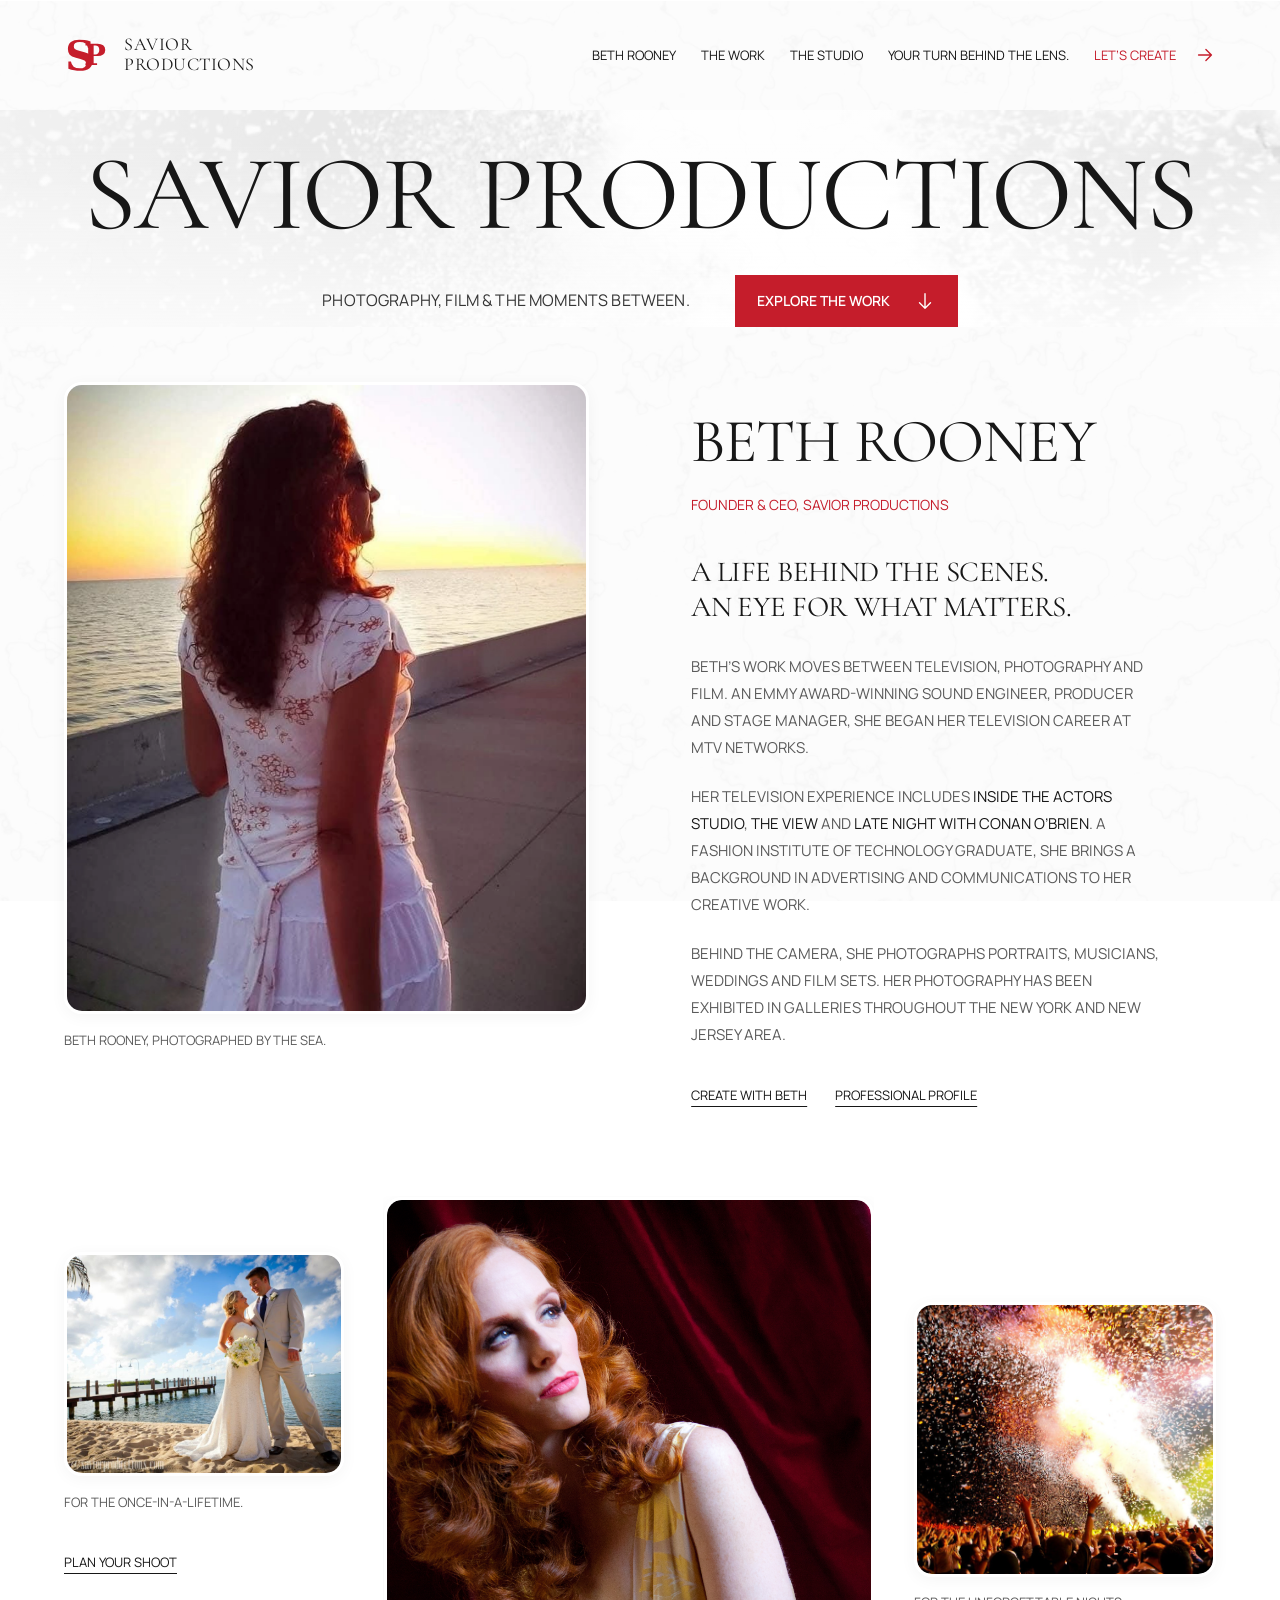
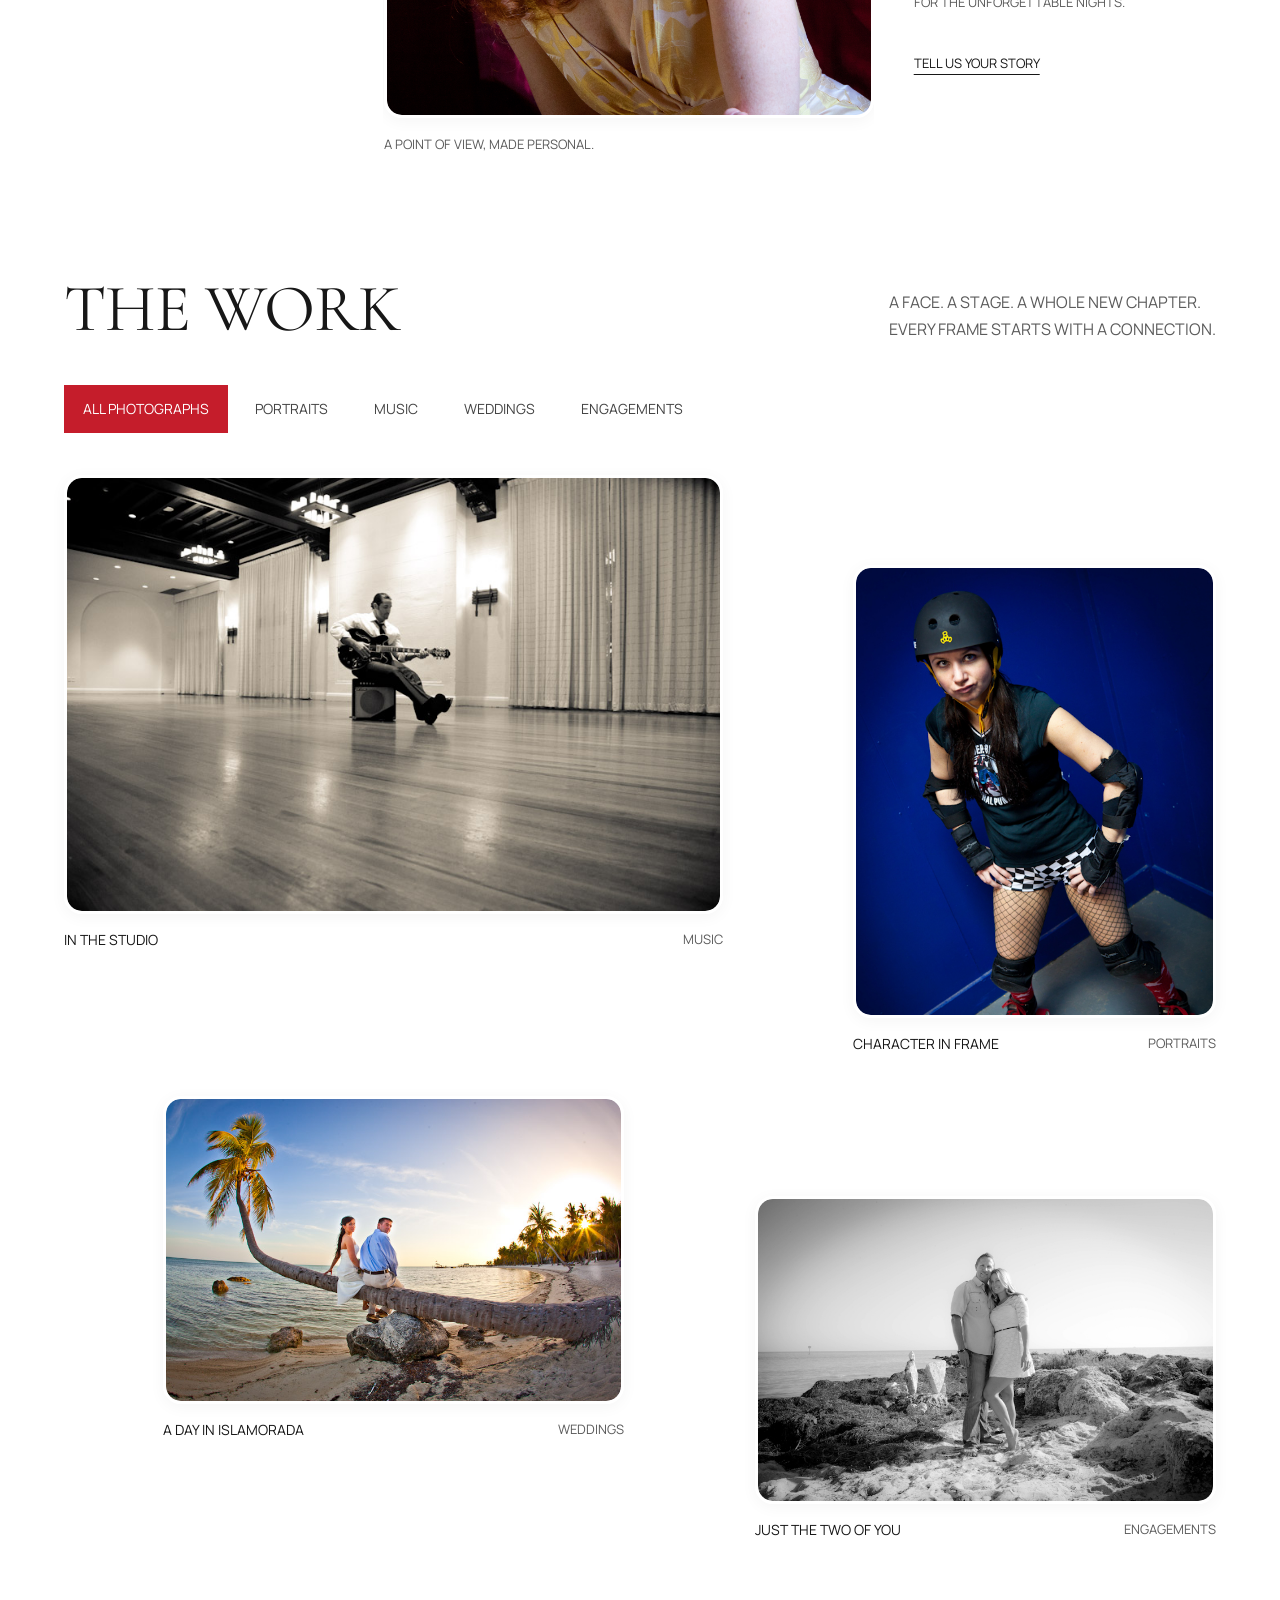
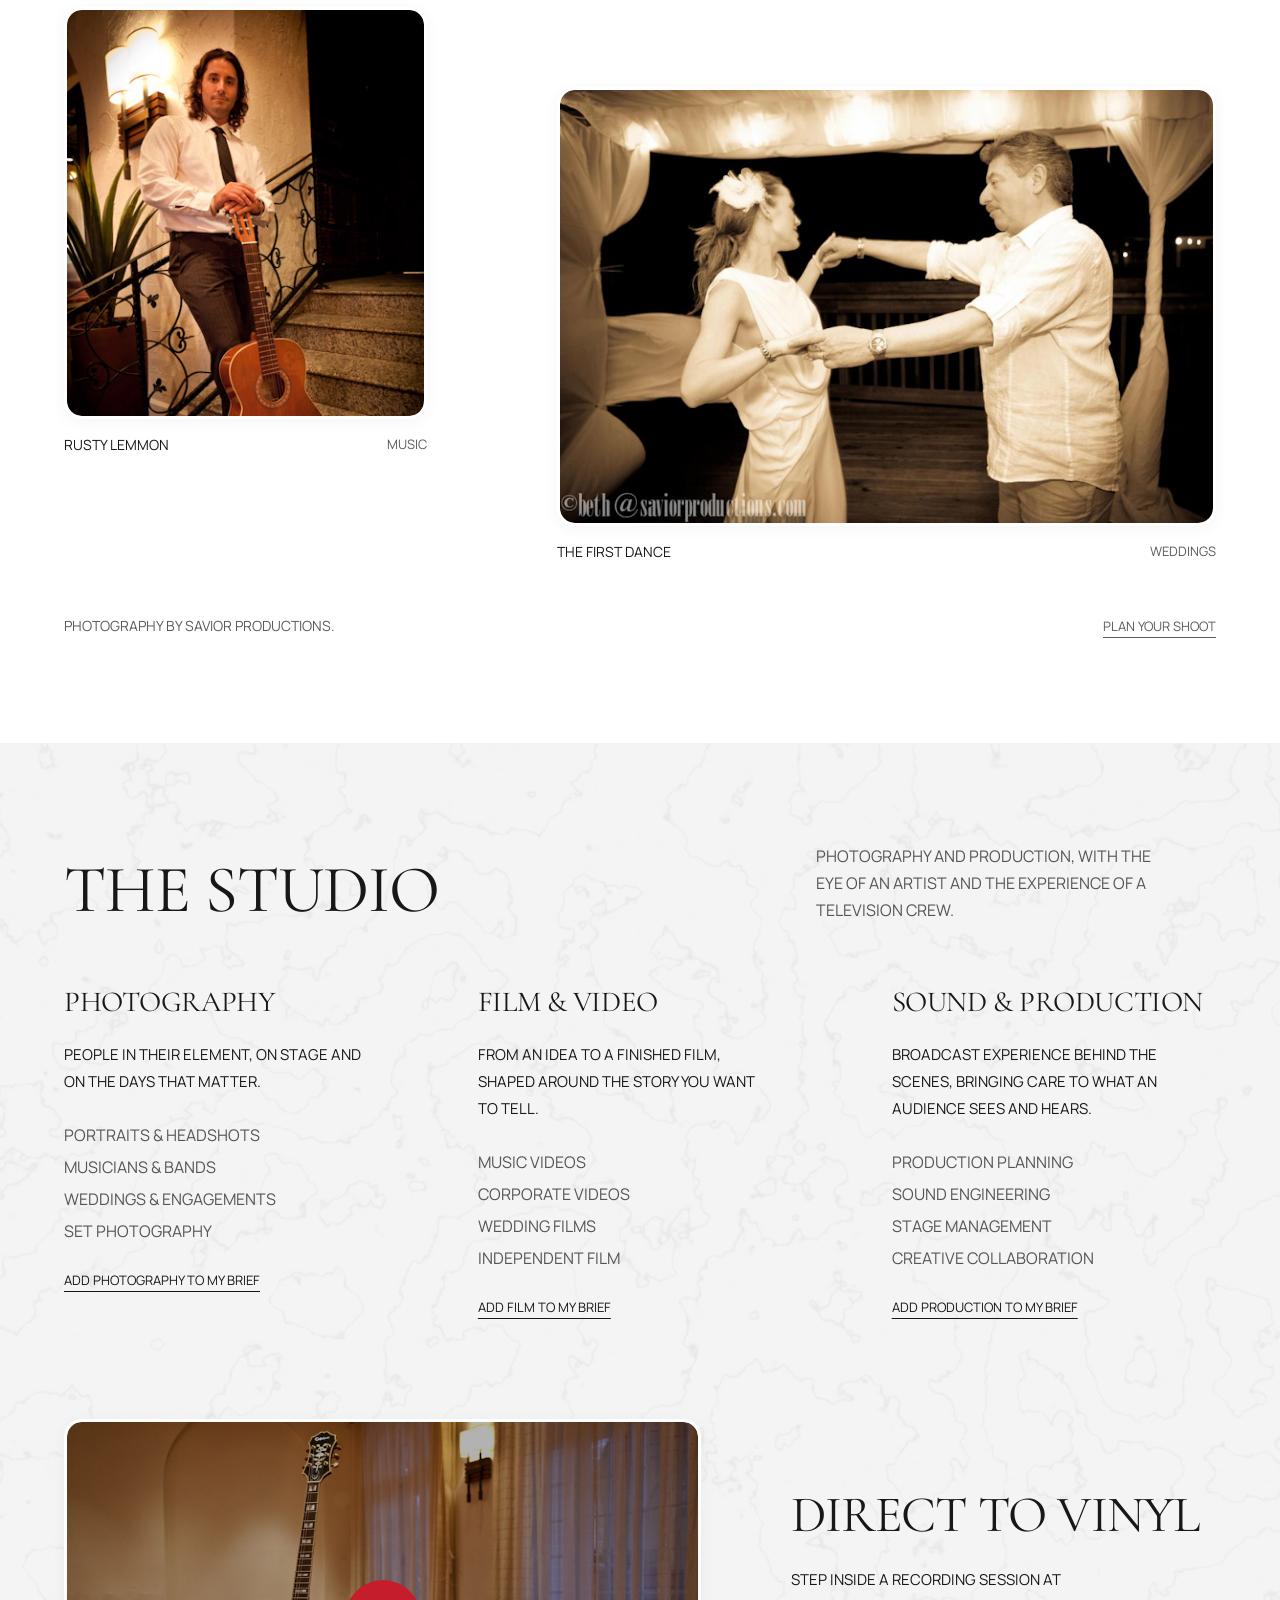
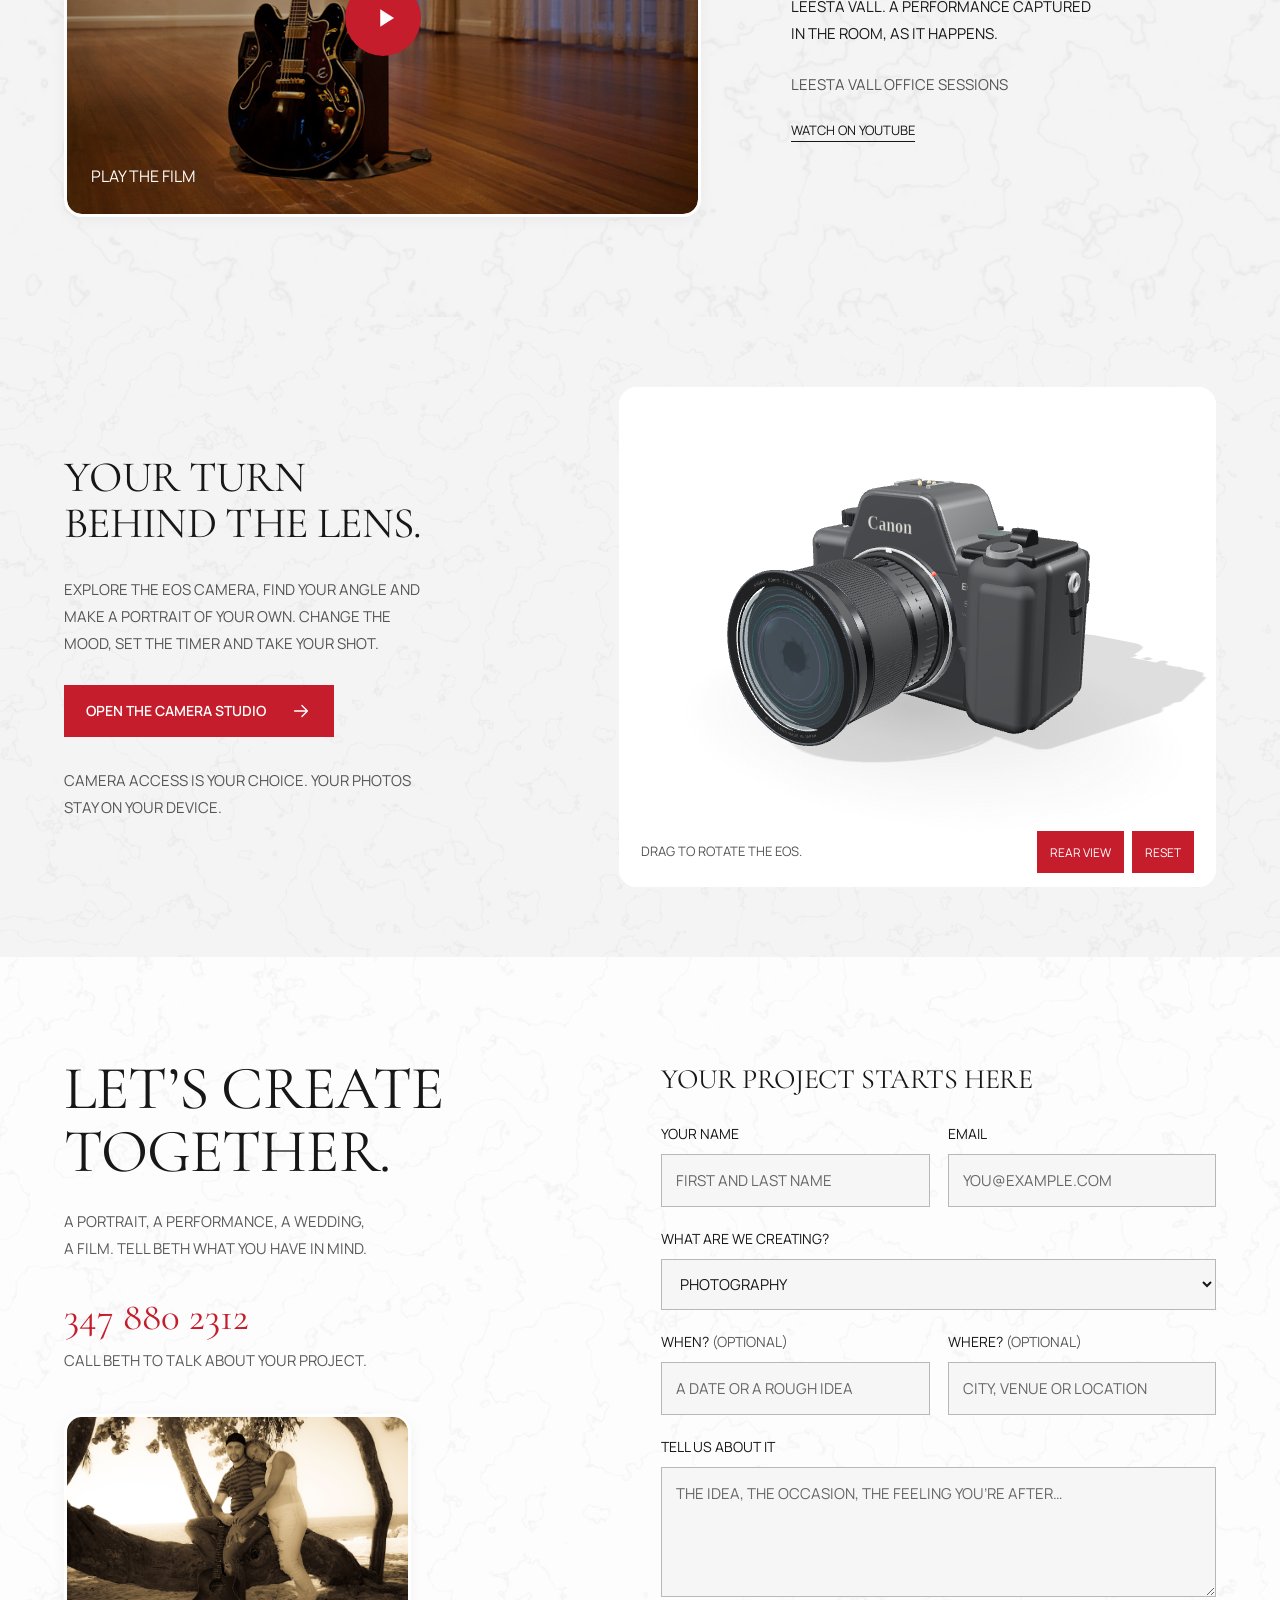
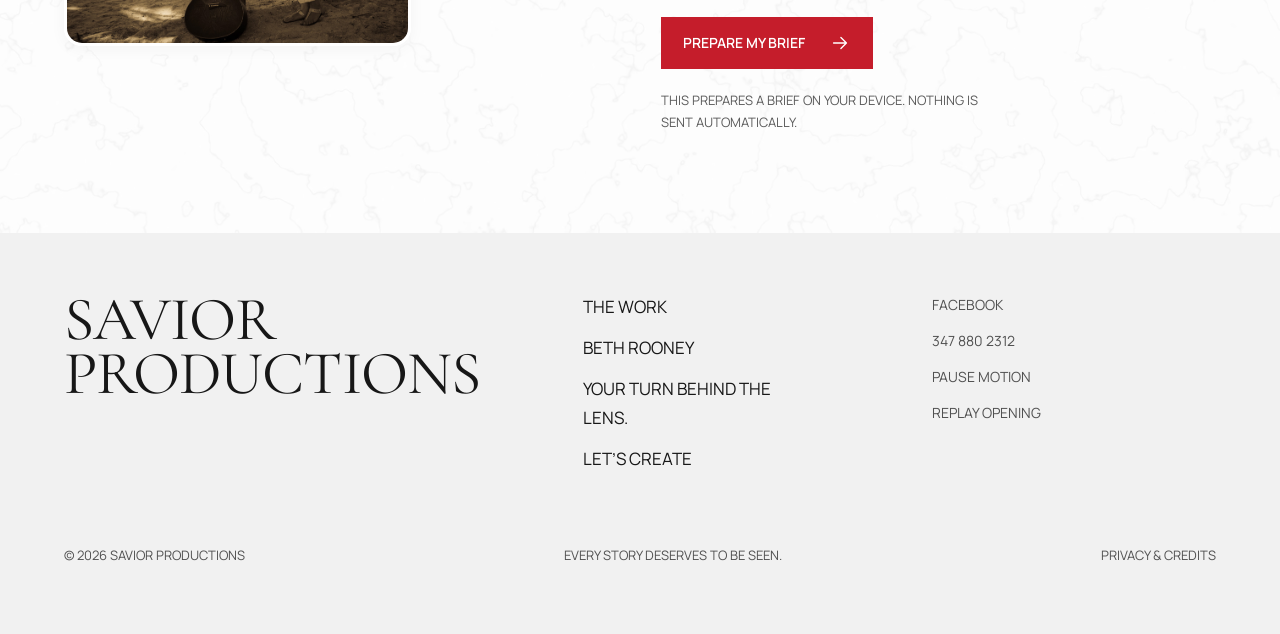
==== index.html @ fa6bc3f1 "ul" ====
<!doctype html>
<html lang="en">
<head>
<meta charset="utf-8"><meta name="viewport" content="width=device-width, initial-scale=1">
<meta name="theme-color" content="#ffffff">
<title>SAVIOR PRODUCTIONS — PHOTOGRAPHY, FILM & VIDEO</title>
<meta name="description" content="Savior Productions. Photography, film and video led by Beth Rooney. Explore portraits, live music, weddings and the interactive YOUR TURN BEHIND THE LENS. camera studio.">
<meta property="og:title" content="SAVIOR PRODUCTIONS"><meta property="og:description" content="Photography, film & the moments between."><meta property="og:type" content="website"><meta property="og:image" content="assets/photos/editorial-portrait.jpg">
<link rel="icon" href="assets/sp-red.svg" type="image/svg+xml">
<link rel="preload" href="assets/fonts/cormorant-garamond-400.woff2" as="font" type="font/woff2" crossorigin>
<link rel="preload" href="assets/fonts/manrope-400.woff2" as="font" type="font/woff2" crossorigin>
<link rel="stylesheet" href="styles.css?v=9.6"><script src="app.js?v=9.6" defer></script>
</head>
<body>
<a class="skip-link" href="#main">Skip to content</a>
<div class="intro" id="intro" hidden aria-label="Loading Savior Productions">
 <img src="assets/sp-red.svg" width="104" height="104" alt=""><p class="intro-name">Savior Productions</p><p id="intro-status">Bringing the pictures into focus</p><div class="intro-meter"><div class="intro-progress" role="progressbar" aria-label="Loading" aria-valuemin="0" aria-valuemax="100" aria-valuenow="0"><span id="intro-bar"></span></div><output id="intro-percent" aria-label="Loading percentage">0%</output></div>
</div>
<header class="site-header">
 <a class="brand" href="#home" aria-label="Savior Productions home"><img src="assets/sp-red.svg" width="48" height="48" alt=""><span>Savior<br>Productions</span></a>
 <button class="menu-toggle" aria-controls="navigation" aria-expanded="false" type="button">Menu <svg viewBox="0 0 24 24" aria-hidden="true"><path d="M3 7h18M3 17h18"/></svg></button>
 <nav id="navigation" aria-label="Main navigation"><a href="#founder">Beth Rooney</a><a href="#work">The work</a><a href="#studio">The studio</a><a href="#foto-beth">YOUR TURN BEHIND THE LENS.</a><a class="nav-contact" href="#contact">Let’s create <svg viewBox="0 0 24 24" aria-hidden="true"><path d="M5 12h14m-6-6 6 6-6 6"/></svg></a></nav>
</header>
<main id="main">
<section class="hero wrap" id="home" aria-labelledby="hero-title">
 <h1 id="hero-title"><span>Savior</span> <span>Productions</span></h1>
 <div class="hero-intro"><p>Photography, film &amp; the moments between.</p><a class="button" href="#work">Explore the work <svg viewBox="0 0 24 24" aria-hidden="true"><path d="M12 4v16m-6-6 6 6 6-6"/></svg></a></div>

</section>
<section class="founder wrap section-space" id="founder" aria-labelledby="founder-title">
 <div class="founder-portrait" data-reveal><img src="assets/beth-rooney.webp" alt="Beth Rooney by the ocean at sunset" width="4062" height="4096" loading="lazy"><p>Beth Rooney, photographed by the sea.</p></div>
 <div class="founder-copy"><h2 id="founder-title" data-reveal>Beth Rooney</h2><p class="founder-role" data-reveal>Founder &amp; CEO, Savior Productions</p><p class="statement" data-reveal>A life behind the scenes.<br>An eye for what matters.</p><p data-reveal>Beth’s work moves between television, photography and film. An Emmy Award-winning sound engineer, producer and stage manager, she began her television career at MTV Networks.</p><p data-reveal>Her television experience includes <cite>Inside the Actors Studio</cite>, <cite>The View</cite> and <cite>Late Night with Conan O’Brien</cite>. A Fashion Institute of Technology graduate, she brings a background in advertising and communications to her creative work.</p><p data-reveal>Behind the camera, she photographs portraits, musicians, weddings and film sets. Her photography has been exhibited in galleries throughout the New York and New Jersey area.</p><div class="founder-links" data-reveal><a href="#contact" class="text-link">Create with Beth</a><a href="https://www.linkedin.com/in/bethelise67" target="_blank" rel="noopener noreferrer" class="text-link">Professional profile</a></div></div>
</section>
<div class="hero-gallery wrap">
 <div class="hero-prints">
  <figure class="hero-print print-left"><button class="image-link" type="button" data-gallery="key-west-wedding.jpg" aria-label="View wedding photograph"><img src="assets/photos/key-west-wedding.jpg" width="960" height="640" alt="A newly married couple together on a beach"></button><figcaption>For the once-in-a-lifetime.</figcaption><a href="#contact" class="text-link hero-side-link">Plan your shoot</a></figure>
  <figure class="hero-print print-center"><button class="image-link" type="button" data-gallery="editorial-portrait.jpg" aria-label="View editorial portrait"><img src="assets/photos/editorial-portrait.jpg" width="5616" height="3744" alt="A red-haired woman in a gold dress against red velvet" fetchpriority="high"></button><figcaption>A point of view, made personal.</figcaption></figure>
  <figure class="hero-print print-right"><button class="image-link" type="button" data-gallery="live-music-confetti.jpg" aria-label="View live music photograph"><img src="assets/photos/live-music-confetti.jpg" width="747" height="560" alt="A live concert under a shower of confetti"></button><figcaption>For the unforgettable nights.</figcaption><a href="#contact" class="text-link">Tell us your story</a></figure>
 </div>
</div>

<section class="portfolio wrap section-space" id="work" aria-labelledby="work-title">
 <div class="section-heading"><h2 id="work-title" data-reveal>The work</h2><p data-reveal>A face. A stage. A whole new chapter.<br>Every frame starts with a connection.</p></div>
 <div class="filters" role="group" aria-label="Filter photography"><button type="button" class="active" data-filter="all" aria-pressed="true">All photographs</button><button type="button" data-filter="portraits" aria-pressed="false">Portraits</button><button type="button" data-filter="music" aria-pressed="false">Music</button><button type="button" data-filter="weddings" aria-pressed="false">Weddings</button><button type="button" data-filter="engagements" aria-pressed="false">Engagements</button></div>
 <p class="sr-only" id="filter-status" aria-live="polite"></p>
 <div class="work-grid">
  <figure class="work-item wide" data-category="music" data-reveal><button class="image-link" data-gallery="rusty-lemmon-studio.jpg" type="button" aria-label="Open Rusty Lemmon studio photograph"><img src="assets/photos/rusty-lemmon-studio.jpg" alt="Rusty Lemmon playing guitar in a recording studio" width="805" height="537" loading="lazy"><span class="image-action">View photograph</span></button><figcaption><span>In the studio</span><span>Music</span></figcaption></figure>
  <figure class="work-item portrait" data-category="portraits" data-reveal><button class="image-link" data-gallery="roller-derby-portrait.jpg" type="button" aria-label="Open roller derby portrait"><img src="assets/photos/roller-derby-portrait.jpg" alt="A roller derby athlete photographed in a studio" width="537" height="805" loading="lazy"><span class="image-action">View photograph</span></button><figcaption><span>Character in frame</span><span>Portraits</span></figcaption></figure>
  <figure class="work-item wedding" data-category="weddings" data-reveal><button class="image-link" data-gallery="islamorada-wedding.jpg" type="button" aria-label="Open Islamorada wedding photograph"><img src="assets/photos/islamorada-wedding.jpg" alt="A wedding celebration in Islamorada" width="805" height="537" loading="lazy"><span class="image-action">View photograph</span></button><figcaption><span>A day in Islamorada</span><span>Weddings</span></figcaption></figure>
  <figure class="work-item couple" data-category="engagements" data-reveal><button class="image-link" data-gallery="engagement-shoreline.jpg" type="button" aria-label="Open shoreline engagement photograph"><img src="assets/photos/engagement-shoreline.jpg" alt="An engaged couple photographed beside the water" width="805" height="537" loading="lazy"><span class="image-action">View photograph</span></button><figcaption><span>Just the two of you</span><span>Engagements</span></figcaption></figure>
  <figure class="work-item closeup" data-category="music" data-reveal><button class="image-link" data-gallery="rusty-lemmon-portrait.jpg" type="button" aria-label="Open Rusty Lemmon portrait"><img src="assets/photos/rusty-lemmon-portrait.jpg" alt="A close portrait of musician Rusty Lemmon" width="373" height="560" loading="lazy"><span class="image-action">View photograph</span></button><figcaption><span>Rusty Lemmon</span><span>Music</span></figcaption></figure>
  <figure class="work-item dance" data-category="weddings" data-reveal><button class="image-link" data-gallery="wedding-first-dance.jpg" type="button" aria-label="Open wedding first dance photograph"><img src="assets/photos/wedding-first-dance.jpg" alt="A newly married couple sharing their first dance" width="805" height="537" loading="lazy"><span class="image-action">View photograph</span></button><figcaption><span>The first dance</span><span>Weddings</span></figcaption></figure>
 </div>
 <div class="portfolio-tail"><p>Photography by Savior Productions.</p><a href="#contact" class="text-link">Plan your shoot</a></div>
</section>
<section class="studio section-space" id="studio" aria-labelledby="studio-title">
 <div class="wrap"><div class="section-heading"><h2 id="studio-title" data-reveal>The studio</h2><p data-reveal>Photography and production, with the eye of an artist and the experience of a television crew.</p></div>
 <div class="capabilities">
  <div data-reveal><h3>Photography</h3><p>People in their element, on stage and on the days that matter.</p><ul><li>Portraits &amp; headshots</li><li>Musicians &amp; bands</li><li>Weddings &amp; engagements</li><li>Set photography</li></ul><button type="button" class="text-link add-service" data-service="Photography">Add photography to my brief</button></div>
  <div data-reveal><h3>Film &amp; video</h3><p>From an idea to a finished film, shaped around the story you want to tell.</p><ul><li>Music videos</li><li>Corporate videos</li><li>Wedding films</li><li>Independent film</li></ul><button type="button" class="text-link add-service" data-service="Film & video">Add film to my brief</button></div>
  <div class="sound-column" data-reveal><h3>Sound &amp; production</h3><p>Broadcast experience behind the scenes, bringing care to what an audience sees and hears.</p><ul><li>Production planning</li><li>Sound engineering</li><li>Stage management</li><li>Creative collaboration</li></ul><button type="button" class="text-link add-service" data-service="Sound & production">Add production to my brief</button></div>
 </div>
 <div class="film-feature" data-reveal><div class="film-player" id="film-player"><button id="play-film" class="film-poster" type="button" aria-label="Play Leesta Vall Direct to Vinyl film"><img src="assets/photos/guitar-session.jpg" width="805" height="537" loading="lazy" alt="A guitar in a recording room"><span class="play-icon"><svg viewBox="0 0 24 24" aria-hidden="true"><path d="m9 5 11 7-11 7Z"/></svg></span><span class="play-label">Play the film</span></button></div><div class="film-copy"><h3>Direct to vinyl</h3><p>Step inside a recording session at Leesta Vall. A performance captured in the room, as it happens.</p><p class="small">Leesta Vall Office Sessions</p><a class="text-link" href="https://www.youtube.com/watch?v=G4DrXlprwEs" target="_blank" rel="noopener noreferrer">Watch on YouTube</a></div></div>
 </div>
</section>

<section class="foto-section section-space" id="foto-beth" aria-labelledby="foto-title">
 <div class="wrap foto-layout"><div class="foto-copy"><h2 id="foto-title" data-reveal>Your turn<br>behind the lens.</h2><p data-reveal>Explore the EOS camera, find your angle and make a portrait of your own. Change the mood, set the timer and take your shot.</p><a href="foto-beth/index.html" class="button" data-reveal>Open the camera studio <svg viewBox="0 0 24 24" aria-hidden="true"><path d="M5 12h14m-6-6 6 6-6 6"/></svg></a><p class="small" data-reveal>Camera access is your choice. Your photos stay on your device.</p></div><div class="camera-stage" data-reveal><iframe src="foto-beth/camera-preview.html" title="Interactive EOS camera — drag to rotate" loading="lazy" tabindex="0"></iframe><noscript><a href="foto-beth/index.html">Open YOUR TURN BEHIND THE LENS.</a></noscript></div></div>
</section>
<section class="contact wrap section-space" id="contact" aria-labelledby="contact-title">
 <div class="contact-copy"><h2 id="contact-title" data-reveal>Let’s create<br>together.</h2><p data-reveal>A portrait, a performance, a wedding, a film. Tell Beth what you have in mind.</p><a href="tel:+13478802312" class="phone-link" data-reveal>347 880 2312</a><p class="small" data-reveal>Call Beth to talk about your project.</p><img src="assets/photos/engagement-guitar.jpg" width="805" height="537" alt="A couple sharing a musical moment together" loading="lazy" data-reveal></div>
 <div class="brief-panel" data-reveal><h3>Your project starts here</h3><form id="brief-form"><div class="form-row"><label>Your name<input name="name" autocomplete="name" required placeholder="First and last name" maxlength="120"></label><label>Email<input type="email" name="email" autocomplete="email" required placeholder="you@example.com" maxlength="160"></label></div><label>What are we creating?<select name="service" id="service"><option value="Photography">PHOTOGRAPHY</option><option value="Film &amp; video">FILM &AMP; VIDEO</option><option value="Sound &amp; production">SOUND &AMP; PRODUCTION</option><option value="A little of everything">A LITTLE OF EVERYTHING</option></select></label><div class="form-row"><label>When? <span>(optional)</span><input type="text" name="date" placeholder="A date or a rough idea" maxlength="120"></label><label>Where? <span>(optional)</span><input name="location" placeholder="City, venue or location" maxlength="160"></label></div><label>Tell us about it<textarea name="message" rows="4" required placeholder="The idea, the occasion, the feeling you’re after…" maxlength="4000"></textarea></label><button class="button" type="submit">Prepare my brief <svg viewBox="0 0 24 24" aria-hidden="true"><path d="M5 12h14m-6-6 6 6-6 6"/></svg></button><p class="form-note">This prepares a brief on your device. Nothing is sent automatically.</p></form><div id="brief-result" hidden><h4>Your brief is ready</h4><p>Copy or save it, then contact Beth to discuss your project.</p><pre id="brief-text"></pre><div class="brief-actions"><button class="button" type="button" id="copy-brief">Copy brief</button><button type="button" class="text-link" id="download-brief">Save as text</button><a href="tel:+13478802312" class="text-link">Call Beth</a></div><p id="brief-feedback" role="status"></p></div></div>
</section>
</main>
<footer class="site-footer"><div class="wrap footer-content"><a href="#home" class="footer-brand">Savior<br>Productions</a><div class="footer-menu"><a href="#work">The work</a><a href="#founder">Beth Rooney</a><a href="foto-beth/index.html">YOUR TURN BEHIND THE LENS.</a><a href="#contact">Let’s create</a></div><div class="footer-detail"><a href="https://www.facebook.com/Bethatsaviorproductions/" target="_blank" rel="noopener noreferrer">Facebook</a><a href="tel:+13478802312">347 880 2312</a><button id="motion-toggle" type="button" aria-pressed="false">Pause motion</button><button id="replay-intro" type="button">Replay opening</button></div></div><div class="wrap footer-bottom"><p>© <span id="year">2026</span> Savior Productions</p><p>Every story deserves to be seen.</p><a href="privacy.html">Privacy &amp; credits</a></div></footer>
<dialog class="lightbox" id="lightbox" aria-labelledby="lightbox-caption"><div class="lightbox-top"><p>Savior Productions</p><button type="button" id="close-lightbox" aria-label="Close photograph"><svg viewBox="0 0 24 24" aria-hidden="true"><path d="m6 6 12 12M6 18 18 6"/></svg></button></div><div class="lightbox-image"><img id="lightbox-photo" src="assets/photos/editorial-portrait.jpg" alt=""></div><div class="lightbox-bottom"><button type="button" id="previous-photo" aria-label="Previous photograph"><svg viewBox="0 0 24 24" aria-hidden="true"><path d="M19 12H5m6-6-6 6 6 6"/></svg></button><p id="lightbox-caption"></p><button type="button" id="next-photo" aria-label="Next photograph"><svg viewBox="0 0 24 24" aria-hidden="true"><path d="M5 12h14m-6-6 6 6-6 6"/></svg></button></div></dialog>
<div class="toast" id="toast" role="status"></div>
</body></html>
---- styles.css ----
@font-face{font-family:Cormorant;src:url('assets/fonts/cormorant-garamond-400.woff2') format('woff2');font-weight:400;font-display:swap}@font-face{font-family:Cormorant;src:url('assets/fonts/cormorant-garamond-500.woff2') format('woff2');font-weight:500;font-display:swap}@font-face{font-family:Manrope;src:url('assets/fonts/manrope-400.woff2') format('woff2');font-weight:400;font-display:swap}@font-face{font-family:Manrope;src:url('assets/fonts/manrope-500.woff2') format('woff2');font-weight:500;font-display:swap}@font-face{font-family:Manrope;src:url('assets/fonts/manrope-600.woff2') format('woff2');font-weight:600;font-display:swap}
:root{--bg:#101d30;--surface:#14253b;--ink:#f6f0e5;--muted:#bdc5ce;--accent:#ddbd86;--paper:#eee8dc;--paper-ink:#18273b;--display:Cormorant,Georgia,serif;--body:Manrope,Arial,sans-serif;--gutter:clamp(22px,5vw,96px);--ease:cubic-bezier(.16,1,.3,1);color-scheme:dark;scroll-behavior:smooth;scroll-padding-top:110px}
*{box-sizing:border-box}body{margin:0;background:var(--bg);color:var(--ink);font:400 16px/1.7 var(--body);overflow-x:clip}button,input,textarea,select{font:inherit}button,a,input,select,textarea{-webkit-tap-highlight-color:transparent}button,a{touch-action:manipulation}button{color:inherit;cursor:pointer}a{color:inherit;text-decoration:none}button{border:0}button,figure,p,h1,h2,h3,h4,ul{margin:0}img{display:block;max-width:100%;height:auto}button{background:none}svg{width:22px;height:22px;fill:none;stroke:currentColor;stroke-width:1.5;stroke-linecap:round;stroke-linejoin:round;flex-shrink:0}p{text-wrap:pretty}h1,h2,h3,h4{font-weight:400;text-wrap:balance;line-height:1.03}h1,h2,h3{font-family:var(--display)}h2{font-size:clamp(48px,5.2vw,80px);letter-spacing:-.025em}h3{font-size:36px;letter-spacing:-.02em}p+ p{margin-top:22px}::selection{background:var(--accent);color:var(--bg)}:focus-visible{outline:3px solid var(--accent);outline-offset:6px}::-webkit-scrollbar{width:10px}::-webkit-scrollbar-track{background:var(--bg)}::-webkit-scrollbar-thumb{background:#6b7685;border:3px solid var(--bg)}[hidden]{display:none!important}.wrap{max-width:1920px;margin-inline:auto;padding-inline:var(--gutter)}.section-space{padding-block:100px}.small{font-size:14px;color:var(--muted);line-height:1.7}.sr-only{position:absolute;width:1px;height:1px;padding:0;overflow:hidden;clip:rect(0,0,0,0);white-space:nowrap;border:0}.skip-link{position:fixed;top:-100px;left:20px;background:var(--accent);color:var(--bg);padding:15px;z-index:100}.skip-link:focus{top:20px}
.site-header{height:110px;padding:20px var(--gutter);display:flex;align-items:center;justify-content:space-between;gap:30px;background:var(--bg);position:relative;z-index:10}.brand{display:flex;align-items:center;gap:14px}.brand span{font:400 21px/.95 var(--display)}.brand img{height:46px;width:46px}.site-header nav{display:flex;gap:36px;align-items:center;font-size:14px}.site-header nav a{padding:12px 0;transition:color .25s}.site-header nav a:hover{color:var(--accent)}.nav-contact{display:flex;align-items:center;gap:18px;color:var(--accent)}.menu-toggle{display:none}.hero{padding-top:34px}.hero h1{font-size:clamp(66px,9.4vw,174px);letter-spacing:-.035em;line-height:.95;white-space:nowrap;text-align:center}.hero-intro{display:flex;justify-content:center;align-items:center;gap:45px;margin-top:30px;margin-bottom:52px}.hero-intro p{font-size:18px}.button{display:inline-flex;align-items:center;justify-content:center;gap:24px;min-height:52px;padding:14px 22px;background:var(--accent);color:var(--bg);font-size:14px;font-weight:600;transition:transform .3s var(--ease),background .3s;cursor:pointer;text-align:center}.button:hover{background:var(--ink);transform:translateY(-3px)}.button:active{transform:translateY(1px)}.hero-prints{display:grid;grid-template-columns:1fr 1.75fr 1.08fr;gap:40px;align-items:start}.hero-print .image-link{display:block;width:100%}.image-link{padding:0;position:relative;overflow:hidden;text-align:inherit}.image-link img{width:100%;height:100%;object-fit:cover;transition:transform .9s var(--ease)}.image-link:hover img{transform:scale(1.04)}.image-link:focus-visible{outline-offset:7px}.hero-print figcaption{font-size:13px;color:var(--muted);margin-top:15px}.print-left{padding-top:55px}.print-left .image-link{aspect-ratio:1.25}.print-center .image-link{aspect-ratio:.94}.print-center img{object-position:24% center}.print-right{padding-top:105px}.print-right .image-link{aspect-ratio:1.1}.hero-note{font:400 clamp(24px,2.3vw,36px)/1.15 var(--display);margin-top:45px!important;max-width:240px}.text-link{font-size:14px;text-decoration:underline;text-underline-offset:6px;text-decoration-thickness:1px;padding:6px 0;display:inline-block;transition:color .25s,transform .25s}.text-link:hover{color:var(--accent);transform:translateX(3px)}.print-right .text-link{margin-top:32px}.section-heading{display:flex;justify-content:space-between;gap:45px;align-items:end;margin-bottom:42px}.section-heading p{max-width:400px;color:var(--muted);font-size:17px}.filters{display:flex;gap:8px;flex-wrap:wrap;margin-bottom:42px}.filters button{font-size:14px;padding:12px 19px;min-height:46px;color:var(--muted);transition:color .2s,background .2s}.filters button.active{color:var(--bg);background:var(--accent)}.filters button:hover{color:var(--ink);background:var(--surface)}.filters button.active:hover{color:var(--bg);background:var(--accent)}.work-grid{display:grid;grid-template-columns:repeat(12,minmax(0,1fr));gap:65px 32px;align-items:start}.work-item.wide{grid-column:1/8}.work-item.portrait{grid-column:9/13;margin-top:90px}.work-item.wedding{grid-column:2/7;margin-top:-25px}.work-item.couple{grid-column:8/13;margin-top:75px}.work-item.closeup{grid-column:1/5;margin-top:0}.work-item.dance{grid-column:6/13;margin-top:80px}.work-item .image-link{display:block;width:100%;aspect-ratio:1.5}.work-item.portrait .image-link{aspect-ratio:.8}.work-item.closeup .image-link{aspect-ratio:.88}.work-item figcaption{display:flex;justify-content:space-between;gap:10px;font-size:14px;margin-top:14px}.work-item figcaption span+span{color:var(--muted);font-size:13px}.work-grid.filtered{grid-template-columns:repeat(2,minmax(0,1fr));gap:45px}.work-grid.filtered .work-item{grid-column:auto;margin:0}.work-grid.filtered .work-item .image-link{aspect-ratio:1.25}.image-action{position:absolute;bottom:18px;left:18px;display:block;background:var(--bg);padding:8px 14px;font-size:13px;opacity:0;transform:translateY(8px);transition:opacity .3s,transform .3s}.image-link:hover .image-action,.image-link:focus-visible .image-action{opacity:1;transform:none}.portfolio-tail{display:flex;justify-content:space-between;align-items:center;margin-top:45px;color:var(--muted);font-size:14px}.studio{background:var(--paper);color:var(--paper-ink)}.studio .section-heading p{color:#465260}.capabilities{display:grid;grid-template-columns:repeat(3,minmax(0,1fr));gap:7vw;margin-top:62px}.capabilities p{margin-top:22px;font-size:16px;line-height:1.7;max-width:33ch}.capabilities ul{list-style:none;padding:0;margin:24px 0 16px;color:#465260;line-height:2}.studio .text-link:hover{color:#725324}.film-feature{margin-top:95px;display:grid;grid-template-columns:1.5fr 1fr;gap:7vw;align-items:center}.film-player{aspect-ratio:16/10;background:var(--bg)}.film-poster{width:100%;height:100%;padding:0;position:relative;display:block;overflow:hidden;color:var(--ink)}.film-poster img{height:100%;width:100%;object-fit:cover;filter:brightness(.7);transition:transform .8s var(--ease)}.film-poster:hover img{transform:scale(1.045)}.play-icon{position:absolute;left:50%;top:50%;transform:translate(-50%,-50%);display:grid;place-items:center;background:var(--accent);color:var(--bg);width:76px;height:76px;border-radius:50%}.play-icon svg{width:30px;height:30px;fill:currentColor;stroke:none;margin-left:3px}.play-label{position:absolute;bottom:24px;left:24px}.film-player iframe{width:100%;height:100%;border:0}.film-copy h3{font-size:clamp(40px,4vw,64px)}.film-copy p{margin-top:24px;max-width:35ch}.film-copy .small{color:#465260}.film-copy .text-link{margin-top:15px}.founder{display:grid;grid-template-columns:1fr 1fr;gap:8vw;align-items:start}.founder-portrait img{width:100%;aspect-ratio:.83;object-fit:cover;object-position:52% center}.founder-portrait p{font-size:13px;margin-top:15px;color:var(--muted)}.founder-copy{padding-top:28px}.founder-role{font-size:14px;color:var(--accent);margin-top:20px}.statement{font-family:var(--display);font-size:34px;line-height:1.13;letter-spacing:-.02em}.founder-copy .statement{margin:38px 0 28px}.founder-copy>p:not(.statement):not(.founder-role){font-size:16px;color:var(--muted);max-width:52ch}.founder-copy cite{font-style:normal;color:var(--ink)}.founder-links{display:flex;flex-wrap:wrap;gap:28px;margin-top:30px}.foto-section{background:var(--surface);padding-block:70px}.foto-layout{display:grid;grid-template-columns:1fr 1.25fr;align-items:center;gap:6vw}.foto-copy h2{font-size:clamp(56px,5.8vw,88px)}.foto-copy .statement{margin-top:27px}.foto-copy>p:not(.statement){max-width:40ch;color:var(--muted);margin-top:25px}.foto-copy .button{margin-top:28px}.camera-stage{min-width:0;height:500px}.camera-stage iframe{width:100%;height:100%;border:0;background:var(--surface)}.contact{display:grid;grid-template-columns:1fr 1.15fr;gap:9vw;align-items:start}.contact h2{font-size:clamp(48px,4.8vw,74px)}.contact-copy>p{margin-top:24px;max-width:34ch;color:var(--muted)}.phone-link{font:400 39px/1.2 var(--display);color:var(--accent);display:inline-block;margin-top:32px}.contact-copy .small{margin-top:7px}.contact-copy img{width:72%;margin-top:40px;aspect-ratio:1.5;object-fit:cover}.brief-panel{padding-top:8px}.brief-panel h3{font-size:33px;margin-bottom:28px}form{display:grid;gap:20px}.form-row{display:grid;grid-template-columns:1fr 1fr;gap:18px}label{font-size:14px;display:flex;flex-direction:column;gap:8px;color:var(--ink)}label span{display:contents;color:var(--muted)}input,select,textarea{width:100%;min-width:0;background:var(--surface);border:1px solid #506076;border-radius:0;color:var(--ink);padding:13px 14px;font-size:15px;outline-offset:3px;caret-color:var(--accent)}input::placeholder,textarea::placeholder{color:#a9b5c4}textarea{resize:vertical;min-height:120px}form .button{justify-self:start}form .form-note{font-size:13px;color:var(--muted);margin:0;max-width:45ch}#brief-result{background:var(--surface);padding:26px;margin-top:28px}#brief-result h4{font-size:22px}#brief-result p{font-size:14px;margin-top:14px;color:var(--muted)}#brief-text{font:400 14px/1.7 var(--body);white-space:pre-wrap;overflow-wrap:anywhere;color:var(--ink);margin:24px 0}.brief-actions{display:flex;align-items:center;gap:20px;flex-wrap:wrap}.site-footer{background:#0b1626;padding:60px 0 26px}.footer-content{display:grid;grid-template-columns:1.6fr 1fr 1fr;gap:5vw}.footer-brand{font:400 clamp(44px,5vw,76px)/.88 var(--display);letter-spacing:-.03em}.footer-menu,.footer-detail{display:flex;flex-direction:column;align-items:start;gap:12px}.footer-menu{font-size:20px}.footer-detail{font-size:14px;color:var(--muted)}.footer-detail button{padding:0;text-align:left}.footer-content a:hover,.footer-content button:hover{color:var(--accent)}.footer-bottom{display:flex;justify-content:space-between;gap:30px;margin-top:70px;font-size:13px;color:var(--muted)}.footer-bottom p+p{margin:0}.intro{position:fixed;inset:0;background:var(--bg);z-index:100;display:flex;flex-direction:column;align-items:center;justify-content:center;text-align:center;transition:opacity .6s var(--ease),visibility .6s}.intro.leaving{opacity:0;visibility:hidden;pointer-events:none}.intro .intro-name{font:400 48px/1 var(--display);margin-top:25px}.intro p:not(.intro-name){font-size:14px;color:var(--muted);margin-top:20px}.intro>button{padding:16px;margin-top:25px;text-decoration:underline;text-underline-offset:5px;font-size:14px}.intro-progress{width:180px;height:2px;background:var(--surface);margin-top:25px;overflow:hidden}.intro-progress span{display:block;height:100%;background:var(--accent);transform-origin:left;animation:progress 1.5s var(--ease) forwards}.lightbox{position:fixed;inset:0;width:100%;height:100dvh;max-width:none;max-height:none;border:0;padding:24px var(--gutter);background:#07101c;color:var(--ink);overflow:hidden}.lightbox[open]{display:grid;grid-template-rows:auto minmax(0,1fr) auto;gap:20px}.lightbox::backdrop{background:#07101c}.lightbox-top,.lightbox-bottom{display:flex;justify-content:space-between;align-items:center;gap:20px}.lightbox-top p{font:400 26px/1 var(--display)}.lightbox button{width:48px;height:48px;display:grid;place-items:center}.lightbox button:hover{color:var(--accent)}.lightbox-image{height:100%;display:flex;align-items:center;justify-content:center;min-height:0}.lightbox-image img{width:100%;height:100%;object-fit:contain}.lightbox-bottom p{font-size:14px;text-align:center}.toast{position:fixed;bottom:25px;left:50%;transform:translate(-50%,20px);background:var(--accent);color:var(--bg);padding:14px 22px;z-index:80;opacity:0;pointer-events:none;transition:.3s;max-width:calc(100% - 40px);font-size:14px}.toast.visible{opacity:1;transform:translate(-50%,0)}[data-reveal]{opacity:1}.motion-enabled [data-reveal].revealing{animation:reveal .85s var(--ease) both}.motion-enabled .hero h1{animation:title-enter 1s var(--ease) both}.motion-enabled .hero-intro{animation:reveal 1s .1s var(--ease) both}.motion-enabled .print-center{animation:shutter 1.2s .15s var(--ease) both}.motion-enabled .print-left{animation:reveal 1.1s .25s var(--ease) both}.motion-enabled .print-right{animation:reveal 1.1s .4s var(--ease) both}.motion-enabled .print-center img{animation:picture-drift 16s ease-in-out infinite alternate}.motion-paused *{animation:none!important;transition:none!important;scroll-behavior:auto!important}@keyframes progress{from{transform:scaleX(0)}to{transform:scaleX(1)}}@keyframes title-enter{from{opacity:.4;transform:translateY(22px)}to{opacity:1;transform:none}}@keyframes reveal{from{opacity:.3;transform:translateY(24px)}to{opacity:1;transform:none}}@keyframes shutter{from{clip-path:inset(0 0 100% 0);transform:translateY(15px)}to{clip-path:inset(0);transform:none}}@keyframes picture-drift{from{transform:scale(1)}to{transform:scale(1.05)}}
@media(min-width:1800px){.hero-prints{gap:60px}.hero-print figcaption{font-size:16px}.section-space{padding-block:130px}}
@media(max-width:1000px){.site-header nav{gap:23px;font-size:13px}.brand span{display:none}.hero-prints{gap:24px}.hero-intro{margin-bottom:38px}.hero-note{font-size:27px}.print-left{padding-top:30px}.print-right{padding-top:70px}.hero-print figcaption{font-size:13px}.section-space{padding-block:75px}.work-grid{gap:48px 22px}.section-heading p{max-width:320px;font-size:16px}.capabilities{gap:30px}.capabilities h3{font-size:30px}.founder{gap:40px}.founder-copy{padding-top:0}.founder-copy .statement{font-size:29px;margin:24px 0}.founder-copy>p:not(.statement):not(.founder-role){font-size:15px}.foto-layout{gap:25px}.camera-stage{height:430px}.contact{gap:40px}.form-row{grid-template-columns:1fr}.footer-menu{font-size:18px}}
@media(max-width:700px){:root{scroll-padding-top:25px}.site-header{height:82px;padding-block:14px}.brand span{display:block;font-size:18px}.brand img{width:40px;height:40px}.menu-toggle{display:flex;align-items:center;gap:12px;font-size:14px;padding:10px 0 10px 10px}.site-header nav{display:none;position:absolute;top:82px;left:0;right:0;background:var(--surface);padding:22px var(--gutter) 30px;align-items:stretch;gap:0}.site-header nav.open{display:flex;flex-direction:column}.site-header nav a{font-size:20px;padding:13px 0}.site-header nav .nav-contact{margin-top:9px}.hero{padding-top:24px}.hero h1{font-size:clamp(45px,10.3vw,72px);white-space:normal;line-height:.94;text-align:left;max-width:100%;letter-spacing:-.03em}.hero-intro{display:block;margin-top:26px;margin-bottom:35px}.hero-intro p{font-size:16px;max-width:28ch}.hero-intro .button{margin-top:22px;font-size:13px;min-height:48px;padding:12px 18px}.hero-prints{grid-template-columns:repeat(2,minmax(0,1fr));gap:26px 17px}.print-center{grid-column:1/3;grid-row:1}.print-center .image-link{aspect-ratio:1.18}.print-center img{object-position:24% 35%}.print-left{grid-column:1;padding-top:0}.print-right{grid-column:2;padding-top:40px}.print-left .image-link{aspect-ratio:.95}.print-right .image-link{aspect-ratio:1}.hero-note{font-size:22px;line-height:1.12;margin-top:25px!important}.hero-print figcaption{font-size:12px;line-height:1.5;margin-top:11px}.print-right .text-link{font-size:13px;margin-top:20px}.section-space{padding-block:65px}h2{font-size:49px}h3{font-size:32px}.section-heading{display:block;margin-bottom:28px}.section-heading p{margin-top:22px;max-width:36ch}.filters{gap:4px;margin-bottom:30px}.filters button{font-size:13px;padding:10px 12px;min-height:44px}.work-grid{grid-template-columns:repeat(6,minmax(0,1fr));gap:38px 16px}.work-item.wide{grid-column:1/7}.work-item.portrait{grid-column:2/7;margin:0}.work-item.wedding{grid-column:1/6;margin:0}.work-item.couple{grid-column:1/7;margin:0}.work-item.closeup{grid-column:1/6;margin:0}.work-item.dance{grid-column:2/7;margin:0}.work-item figcaption{font-size:13px;gap:8px;flex-wrap:wrap;line-height:1.5}.work-item figcaption span+span{font-size:12px}.work-item.portrait .image-link{aspect-ratio:1}.work-item.closeup .image-link{aspect-ratio:.95}.work-grid.filtered{grid-template-columns:1fr;gap:35px}.work-grid.filtered .work-item{grid-column:auto}.portfolio-tail{font-size:12px;gap:22px}.portfolio-tail a{font-size:13px;white-space:nowrap}.capabilities{grid-template-columns:1fr;gap:43px;margin-top:40px}.capabilities p{max-width:42ch;margin-top:16px}.capabilities ul{margin-top:18px;line-height:1.9}.capabilities .text-link{font-size:14px}.film-feature{grid-template-columns:1fr;gap:27px;margin-top:55px}.film-copy p{margin-top:17px;max-width:42ch}.film-copy .small{font-size:13px}.film-copy h3{font-size:43px}.film-player{aspect-ratio:1.5}.play-icon{width:62px;height:62px}.founder{grid-template-columns:1fr;gap:30px}.founder-portrait{width:89%}.founder-portrait img{aspect-ratio:.92}.founder-copy h2{font-size:54px}.founder-copy .statement{font-size:29px}.founder-role{font-size:13px}.founder-copy>p:not(.statement):not(.founder-role){font-size:16px}.founder-links{gap:24px;margin-top:24px}.founder-links a{font-size:13px}.foto-layout{grid-template-columns:1fr;gap:15px}.foto-copy h2{font-size:57px}.foto-copy .statement{font-size:30px;margin-top:20px}.foto-copy>p:not(.statement){margin-top:20px;max-width:40ch}.foto-copy .small{font-size:13px}.camera-stage{height:340px;margin-inline:-10px}.contact{grid-template-columns:1fr;gap:45px}.contact h2{font-size:48px}.contact-copy>p{max-width:36ch}.contact-copy img{display:none}.phone-link{font-size:37px;margin-top:25px}.brief-panel h3{font-size:32px}.form-row{grid-template-columns:1fr;gap:20px}input,select,textarea{font-size:16px}.site-footer{padding-top:45px}.footer-content{grid-template-columns:1fr 1fr;gap:34px}.footer-brand{grid-column:1/3;font-size:60px}.footer-menu{font-size:18px}.footer-detail{font-size:13px;gap:14px}.footer-bottom{flex-wrap:wrap;margin-top:45px;gap:14px;font-size:12px}.footer-bottom p:nth-child(2){display:none}.lightbox{padding:16px}.lightbox-top p{font-size:23px}.lightbox-bottom p{font-size:13px}.lightbox-bottom{gap:5px}.lightbox button{width:44px}.intro .intro-name{font-size:38px}.intro p:not(.intro-name){font-size:13px}.intro img{width:84px;height:84px}}
@media(prefers-reduced-motion:reduce){:root{scroll-behavior:auto}*,*::before,*::after{animation:none!important;transition:none!important}.intro{display:none!important}}
/* Royal Classic: typography, material and motion refinements requested for V9. */
h1,h2,h3,h4,.brand,.footer-brand,.intro-name,.site-header nav,.menu-toggle,.button,.text-link,.filters button,.hero-print figcaption,.work-item figcaption,.founder-role,.footer-menu,.footer-detail,.play-label,.scroll-control{text-transform:uppercase}
h1,h2,h3,.footer-brand,.intro-name{font-weight:400;letter-spacing:-.015em}.hero h1{font-size:clamp(58px,8.3vw,156px)}.brand span{font-size:18px;letter-spacing:.03em;line-height:1.1}.site-header nav{font-size:13px;gap:25px}.hero-note{font-size:30px;line-height:1.15;max-width:260px}.hero-print figcaption{font-size:13px}.section-heading h2{max-width:11ch}.section-heading p{font-size:17px}.capabilities h3{font-size:29px;line-height:1.12}.founder-copy h2{font-size:clamp(42px,4.8vw,72px)}.contact h2{font-size:clamp(44px,4.8vw,74px)}.foto-copy h2{font-size:clamp(38px,3.4vw,64px);line-height:1.06;max-width:17ch}.foto-copy>p:not(.statement){margin-top:30px}.brief-panel h3{font-size:28px}.text-link{font-size:13px}.footer-menu{font-size:17px}.footer-brand{font-size:clamp(44px,4.8vw,72px)}
body{position:relative;background-image:url('assets/royal-marble.webp');background-size:2000px auto;background-attachment:fixed;background-blend-mode:multiply}.site-header{background:transparent}.hero{position:relative;isolation:isolate}.hero::before{content:'';position:absolute;inset:-110px calc(-1*var(--gutter)) -50px;background-image:linear-gradient(90deg,rgba(16,29,48,.92),rgba(16,29,48,.76)),url('assets/photos/live-music-confetti.jpg');background-size:cover;background-position:center 44%;z-index:-2;opacity:.6;pointer-events:none}.hero::after{content:'';position:absolute;inset:-110px calc(-1*var(--gutter)) -80px;background:linear-gradient(0deg,var(--bg),transparent 45%);z-index:-1;pointer-events:none}.studio{position:relative;isolation:isolate;background-image:url('assets/royal-marble.webp');background-size:cover;background-position:center}.studio::before{content:'';position:absolute;inset:0;background:rgba(238,232,220,.8);z-index:-1;pointer-events:none}.foto-section{position:relative;isolation:isolate;background-image:radial-gradient(ellipse at 85% 45%,#344b5d 0,transparent 65%),url('assets/royal-marble.webp');background-blend-mode:normal,multiply;background-size:cover}.camera-stage iframe{background:transparent}.contact{position:relative;isolation:isolate}.contact::before{content:'';position:absolute;inset:0;background:url('assets/royal-marble.webp') center/cover;opacity:.055;mix-blend-mode:screen;z-index:-1;pointer-events:none}.site-footer{background-image:url('assets/royal-marble.webp');background-size:cover;background-blend-mode:multiply}
.image-link{transform:perspective(1200px) rotateX(var(--tilt-x,0deg)) rotateY(var(--tilt-y,0deg));transition:transform .5s var(--ease)}.image-link::after{content:'';position:absolute;inset:0;background:linear-gradient(115deg,transparent 25%,rgba(255,244,213,.16) 45%,transparent 65%);transform:translateX(-120%);transition:transform .9s var(--ease);pointer-events:none}.image-link:hover::after{transform:translateX(120%)}.image-link:hover img{transform:scale(1.065)}.button{position:relative;overflow:hidden;isolation:isolate;transition:transform .35s var(--ease),background .35s,box-shadow .35s}.button::before{content:'';position:absolute;inset:-60%;background:linear-gradient(110deg,transparent 35%,rgba(255,255,255,.5) 50%,transparent 65%);transform:translateX(-100%);transition:transform .7s var(--ease);pointer-events:none}.button:hover::before{transform:translateX(100%)}.button:hover{transform:translateY(-4px);box-shadow:0 12px 28px #0003}.button svg{transition:transform .35s var(--ease)}.button:hover svg{transform:translateX(4px)}.hero-intro .button:hover svg{transform:translateY(4px)}.site-header nav a:not(.nav-contact){position:relative}.site-header nav a:not(.nav-contact)::after{content:'';position:absolute;height:2px;left:0;right:0;bottom:5px;background:var(--accent);transform:scaleX(0);transform-origin:left;transition:transform .4s var(--ease)}.site-header nav a:hover::after{transform:scaleX(1)}.filters button{transition:transform .3s var(--ease),color .3s,background .3s}.filters button:hover{transform:translateY(-3px)}.motion-enabled [data-reveal].revealing{animation:reveal 1.1s var(--ease) both}.motion-enabled .work-item:nth-child(even).revealing{animation-name:reveal-side}.motion-enabled .founder-portrait.revealing{animation:portrait-arrive 1.35s var(--ease) both}.motion-enabled .hero::before{animation:backdrop-drift 24s ease-in-out infinite alternate}.motion-enabled .hero h1{animation:royal-title 1.4s var(--ease) both}.motion-enabled .brand img{transition:transform .7s var(--ease)}.motion-enabled .brand:hover img{transform:rotate(-6deg) scale(1.05)}
.intro{background-image:linear-gradient(90deg,rgba(9,19,33,.82),rgba(16,29,48,.93)),url('assets/royal-marble.webp');background-size:cover;background-position:center}.intro>img{animation:seal-arrive 1.4s var(--ease) both}.intro .intro-name{font-size:clamp(30px,4vw,54px);line-height:1.1;max-width:90%;letter-spacing:.03em}.intro-meter{display:flex;align-items:center;gap:18px;margin-top:34px;width:min(410px,75vw)}.intro-progress{flex:1;width:auto;height:2px;margin:0;background:#8191a040;overflow:visible}.intro-progress span{animation:none;transform:scaleX(0);background:var(--accent);will-change:transform}.intro-meter output{width:44px;text-align:right;font-size:13px;font-variant-numeric:tabular-nums;color:var(--accent)}.intro p:not(.intro-name){margin-top:18px}.intro.leaving{transition:opacity .5s,visibility .5s}.scroll-control{position:fixed;bottom:20px;right:24px;z-index:25}.scroll-control button{display:flex;align-items:center;gap:10px;background:var(--bg);color:var(--accent);min-height:44px;padding:10px 14px;font-size:12px;box-shadow:0 5px 25px #0003}.scroll-control svg{width:15px;height:15px}.scroll-control button:hover{background:var(--accent);color:var(--bg)}.scroll-control button[aria-pressed=false] svg{opacity:.4}.footer-bottom{padding-bottom:42px}
@keyframes reveal-side{from{opacity:.25;transform:translateX(30px)}to{opacity:1;transform:none}}@keyframes portrait-arrive{from{opacity:.35;transform:translateY(35px) scale(.96)}to{opacity:1;transform:none}}@keyframes royal-title{from{opacity:.1;transform:translateY(25px);letter-spacing:.035em}to{opacity:1;transform:none;letter-spacing:-.015em}}@keyframes seal-arrive{from{opacity:0;transform:scale(.7) rotateY(-80deg)}to{opacity:1;transform:none}}@keyframes backdrop-drift{from{transform:scale(1)}to{transform:scale(1.04)}}
@media(max-width:1100px) and (min-width:701px){.site-header nav{font-size:11px;gap:20px}.site-header nav a:nth-child(4){max-width:145px;line-height:1.4}.hero h1{font-size:8.1vw}.contact h2{font-size:43px}.capabilities h3{font-size:25px}.foto-copy h2{font-size:38px}.hero-note{font-size:26px}}
@media(max-width:700px){body{background-attachment:scroll}.hero h1{font-size:clamp(45px,12.8vw,78px);line-height:.94}.hero h1 span{display:block}.hero-intro p{font-size:18px}.hero-intro{margin-top:23px}.hero::before{opacity:.38;background-position:70% top}.hero h1{text-align:left;letter-spacing:-.015em}.hero-print figcaption,.work-item figcaption,.work-item figcaption span+span,.portfolio-tail,.footer-bottom{font-size:13px}.hero-note{font-size:23px;max-width:100%;line-height:1.1}.site-header nav{font-size:18px}.site-header nav a{font-size:18px}.brand span{font-size:16px}.founder-copy h2{font-size:45px}.section-heading h2{font-size:44px;max-width:13ch}.capabilities h3{font-size:30px}.film-copy h3{font-size:40px}.foto-copy h2{font-size:40px;line-height:1.08}.foto-copy .button{font-size:13px}.contact h2{font-size:47px}.brief-panel h3{font-size:29px}.footer-brand{font-size:54px}.footer-menu{font-size:15px}.footer-detail{font-size:13px}.scroll-control{right:14px;bottom:14px}.scroll-control button{font-size:11px}.intro .intro-name{max-width:80%;font-size:36px}.intro p:not(.intro-name){font-size:13px;max-width:80%}.camera-stage{height:370px}.button{font-size:13px}}
@media(prefers-reduced-motion:reduce){.intro{display:flex!important}.intro[hidden]{display:none!important}.intro-progress span{transition:none!important}}

/* Final responsive fit. */
.hero::before,.hero::after{left:0;right:0}.hero{overflow:clip}.foto-copy h2{max-width:none}.hero-side-link{margin-top:32px}.scroll-control button{font-size:13px;box-shadow:none}.section-heading h2{max-width:none}.footer-menu a{max-width:20ch}.foto-copy h2{font-size:clamp(35px,3.4vw,62px)}
@media(min-width:701px) and (max-width:1000px){.foto-copy h2{font-size:29px}.section-heading h2{flex-shrink:0}.site-header nav{font-size:13px;gap:16px}.site-header nav a:nth-child(4){max-width:140px}.brand{flex-shrink:0}.hero-side-link{font-size:13px}}
@media(max-width:700px){.foto-copy h2{font-size:35px}.hero-side-link{font-size:13px;margin-top:20px}.scroll-control button{font-size:13px}.footer-menu a{line-height:1.4}.hero h1{font-size:clamp(45px,12.8vw,78px)}}
/* Final brand direction: white, black and Savior red. */
:root{--bg:#fff;--surface:#f3f3f3;--ink:#171717;--muted:#5b5b5b;--accent:#c51d2b;--paper:#f6f6f6;--paper-ink:#171717;color-scheme:light}body{background:#fff;color:var(--ink);isolation:isolate}body::before{content:'';position:fixed;inset:0;background:url('assets/royal-marble.webp') center/1800px auto;filter:grayscale(1) contrast(.75);opacity:.07;z-index:-2;pointer-events:none}.site-header{background:transparent}.brand img{filter:none}.hero::before{background-image:linear-gradient(90deg,rgba(255,255,255,.93),rgba(255,255,255,.75)),url('assets/photos/live-music-confetti.jpg');filter:grayscale(1);opacity:.7;background-position:center 35%}.hero::after{background:linear-gradient(0deg,#fff,rgba(255,255,255,0) 65%)}.hero-intro p{color:#343434}.nav-contact{color:var(--accent)}.button{background:var(--accent);color:#fff}.button:hover{background:#a91723;color:#fff;box-shadow:0 10px 28px #c51d2b40}.button::before{background:linear-gradient(110deg,transparent 35%,#ffffff60 50%,transparent 65%)}.button:focus-visible{outline-color:var(--ink)}.filters button{color:#444}.filters button.active,.filters button.active:hover{background:var(--accent);color:#fff}.filters button:hover{background:#eeeeee;color:var(--accent)}.text-link:hover{color:var(--accent)}.hero-print figcaption,.work-item figcaption span+span,.portfolio-tail{color:#5b5b5b}.work-item figcaption span:first-child{color:#171717}.image-action{background:#fff;color:#171717;border-radius:7px}.image-link{border:3px solid #fff;border-radius:18px;box-shadow:0 3px 16px #0000000b;overflow:hidden;transition:transform .5s var(--ease),box-shadow .45s var(--ease)}.image-link img{border-radius:14px}.image-link::after{border-radius:14px;background:linear-gradient(115deg,transparent 25%,rgba(255,255,255,.23) 45%,transparent 65%)}.image-link:hover,.image-link:focus-visible{box-shadow:0 0 22px #c51d2b55,0 12px 35px #17171712}.founder-portrait img,.contact-copy img{border:3px solid #fff;border-radius:18px;transition:box-shadow .45s var(--ease),transform .6s var(--ease);box-shadow:0 3px 16px #0000000b}.founder-portrait img:hover,.contact-copy img:hover{box-shadow:0 0 24px #c51d2b55,0 12px 35px #17171712;transform:translateY(-4px)}.studio{background:#f6f6f6}.studio::before{background:url('assets/royal-marble.webp') center/cover;filter:grayscale(1);opacity:.12}.studio .section-heading p,.capabilities ul,.film-copy .small{color:#555}.studio .text-link:hover{color:var(--accent)}.film-player{border:3px solid #fff;border-radius:18px;overflow:hidden;box-shadow:0 3px 16px #0000000b;transition:box-shadow .45s}.film-player:hover{box-shadow:0 0 25px #c51d2b55}.film-poster{color:#fff;border-radius:14px}.film-poster img{border-radius:14px}.play-icon{background:var(--accent);color:#fff}.film-player iframe{background:#000}.founder-copy cite{color:#171717}.founder-role{color:var(--accent)}.foto-section{background:#f6f6f6}.foto-section::before{content:'';position:absolute;inset:0;background:url('assets/royal-marble.webp') center/cover;filter:grayscale(1);opacity:.1;z-index:-1;pointer-events:none}.foto-copy>p:not(.statement){color:#555}.camera-stage iframe{background:#fff;border-radius:18px}.contact::before{filter:grayscale(1);opacity:.1;mix-blend-mode:multiply}input,select,textarea{background:#f6f6f6;color:#171717;border-color:#b8b8b8}input::placeholder,textarea::placeholder{color:#676767}.phone-link{color:var(--accent)}.site-footer{background:#f1f1f1}.footer-detail,.footer-bottom{color:#515151}.footer-content a:hover,.footer-content button:hover{color:var(--accent)}.intro{background:#fff;color:#171717;isolation:isolate}.intro::before{content:'';position:absolute;inset:0;background:url('assets/royal-marble.webp') center/cover;filter:grayscale(1);opacity:.13;z-index:-1}.intro .intro-name{color:#171717}.intro p:not(.intro-name){color:#5b5b5b}.intro-progress{background:#d7d7d7}.intro-meter output{color:var(--accent)}.intro-progress span{background:var(--accent)}.scroll-control button{background:#fff;color:#171717;border:1px solid #e5e5e5;border-radius:7px}.scroll-control button:hover{background:var(--accent);color:#fff;border-color:var(--accent)}.scroll-control button[aria-pressed=true] svg{color:var(--accent)}.scroll-control button:hover svg{color:#fff}.lightbox{background:#111;color:#fff}.lightbox::backdrop{background:#111}.lightbox-image img{border-radius:18px;border:3px solid #fff;max-width:100%;max-height:100%;width:auto;height:auto;object-fit:contain}.lightbox-image{min-width:0}.lightbox button:hover{color:#f56b76}.toast{background:var(--accent);color:#fff;border-radius:8px}::selection{background:var(--accent);color:#fff}::-webkit-scrollbar-track{background:#fff}::-webkit-scrollbar-thumb{background:#aaa;border-color:#fff}
@media(max-width:700px){.site-header nav{background:#fff;box-shadow:0 12px 24px #00000012}.hero::before{opacity:.7}.image-link,.founder-portrait img,.contact-copy img,.film-player{border-radius:15px}.image-link img,.film-poster img{border-radius:12px}}

/* All visible typography is uppercase, including descriptive copy and fields. */
body,button,input,textarea,select,option,pre,output,label,figcaption,.statement,.hero-intro p,.lightbox,.lightbox-top p,.lightbox-bottom p{text-transform:uppercase}.hero-intro p{font-size:16px;line-height:1.6;letter-spacing:.01em}.section-heading p{font-size:16px}.founder-copy>p:not(.statement):not(.founder-role),.capabilities p,.film-copy p,.foto-copy>p,.contact-copy>p{font-size:15px;line-height:1.8}.statement{font-size:30px;line-height:1.2}.founder-copy .statement{font-size:29px}.lightbox-top p{font-size:25px}.intro p:not(.intro-name){font-size:13px}.intro .intro-name{font-size:clamp(30px,4vw,54px)}
@media(max-width:700px){.hero-intro p{font-size:16px;max-width:30ch}.founder-copy .statement{font-size:25px}.founder-copy>p:not(.statement):not(.founder-role),.capabilities p,.film-copy p,.foto-copy>p,.contact-copy>p{font-size:15px}.footer-brand{font-size:48px}.lightbox-top p{font-size:22px}}
/* Keep subjects' faces and headroom intact in the portrait crops. */
.work-item.portrait img,.work-item.closeup img{object-position:center top}

/* Beth follows the opening headline and Explore the work introduction. */
.hero{padding-bottom:0}.hero-intro{margin-bottom:0}.founder{padding-top:55px;padding-bottom:85px}.hero-gallery{padding-bottom:20px}.hero-gallery .hero-prints{isolation:isolate}
@media(max-width:700px){.founder{padding-top:40px;padding-bottom:55px}.hero-gallery{padding-bottom:0}.hero-intro{margin-bottom:0}}
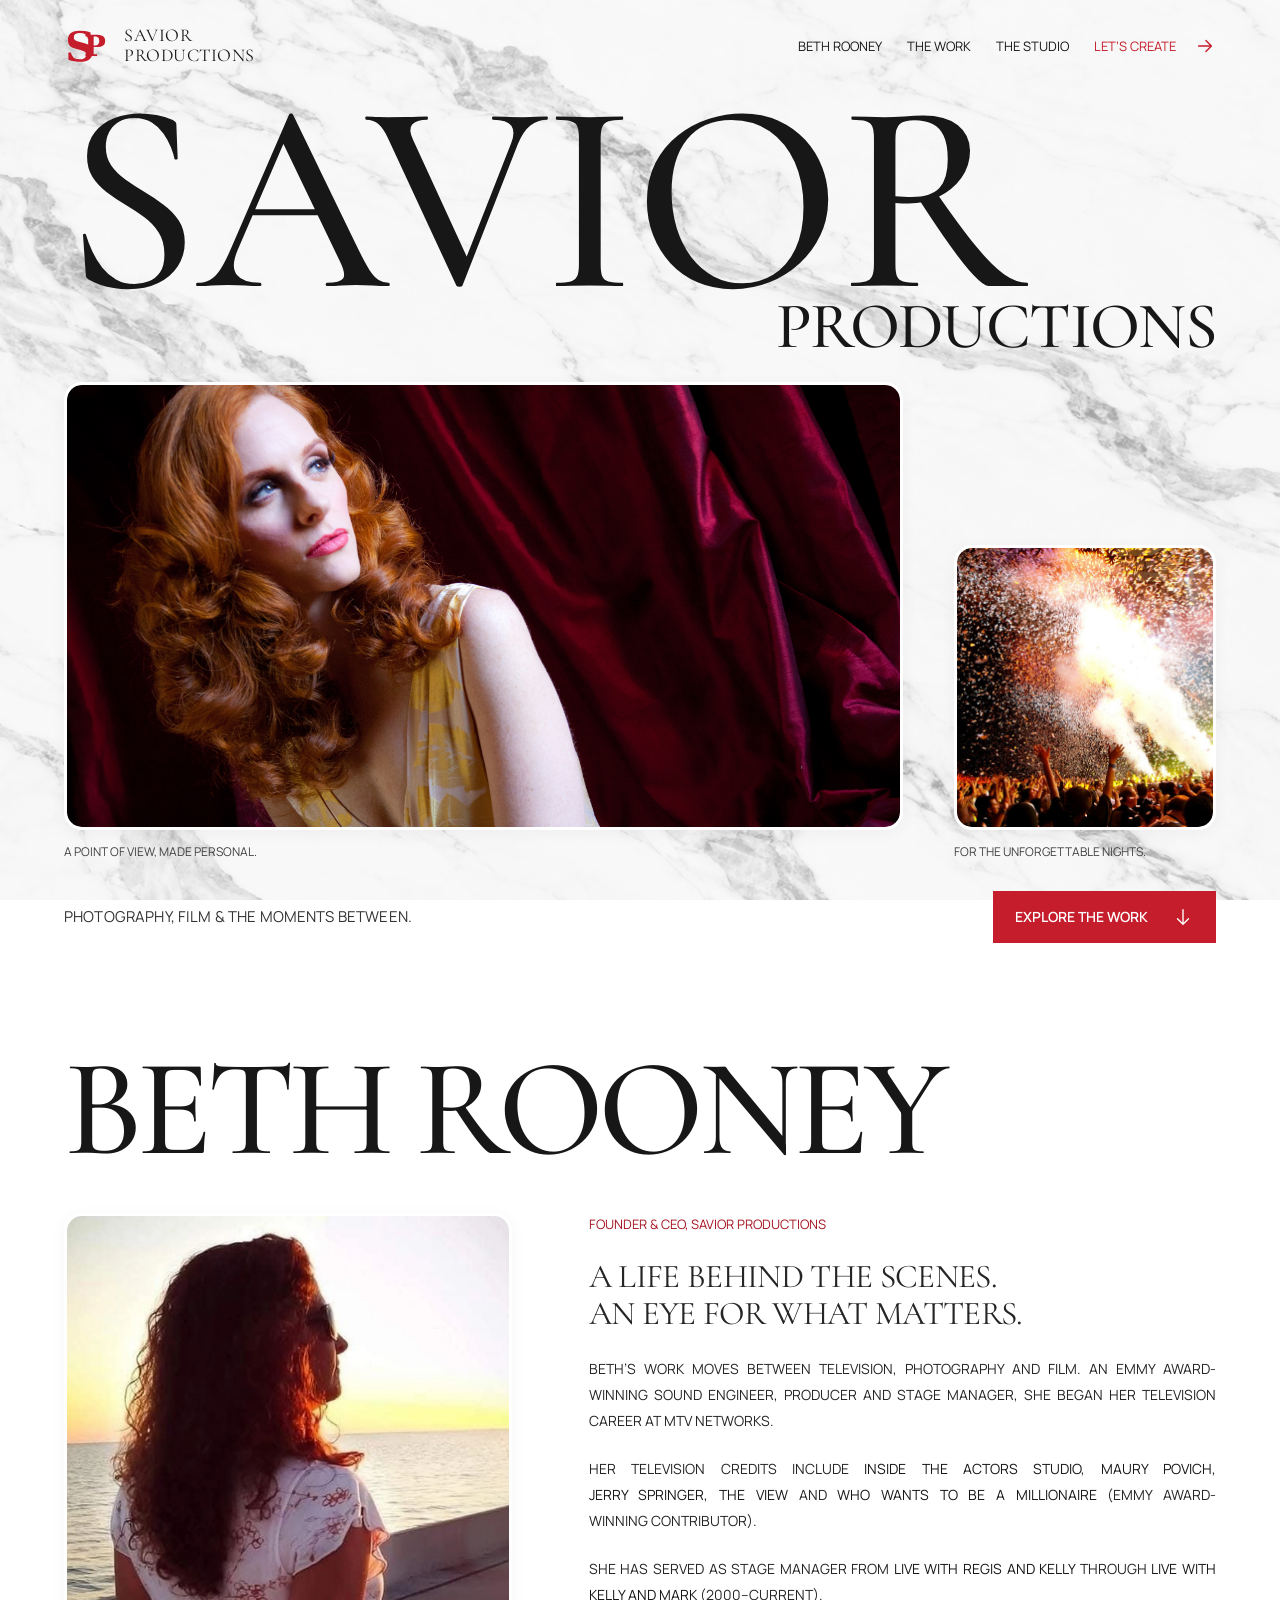
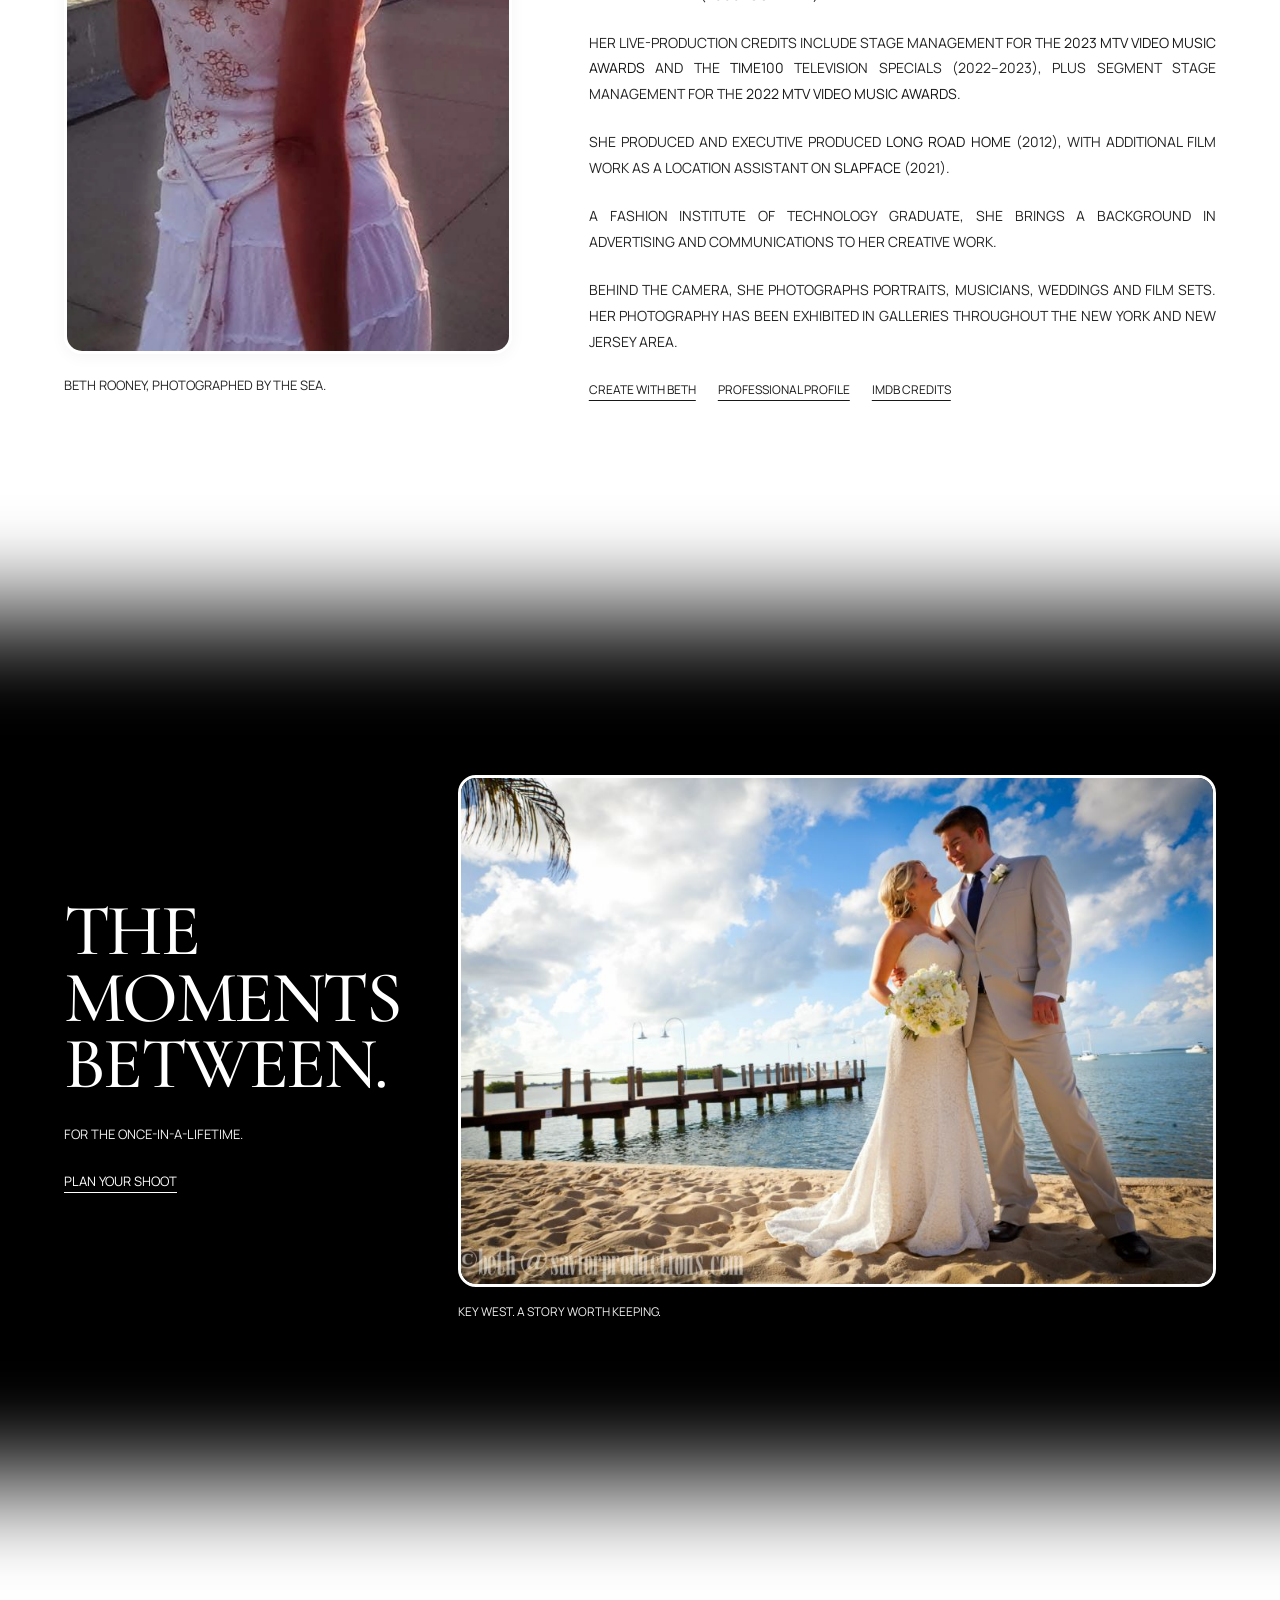
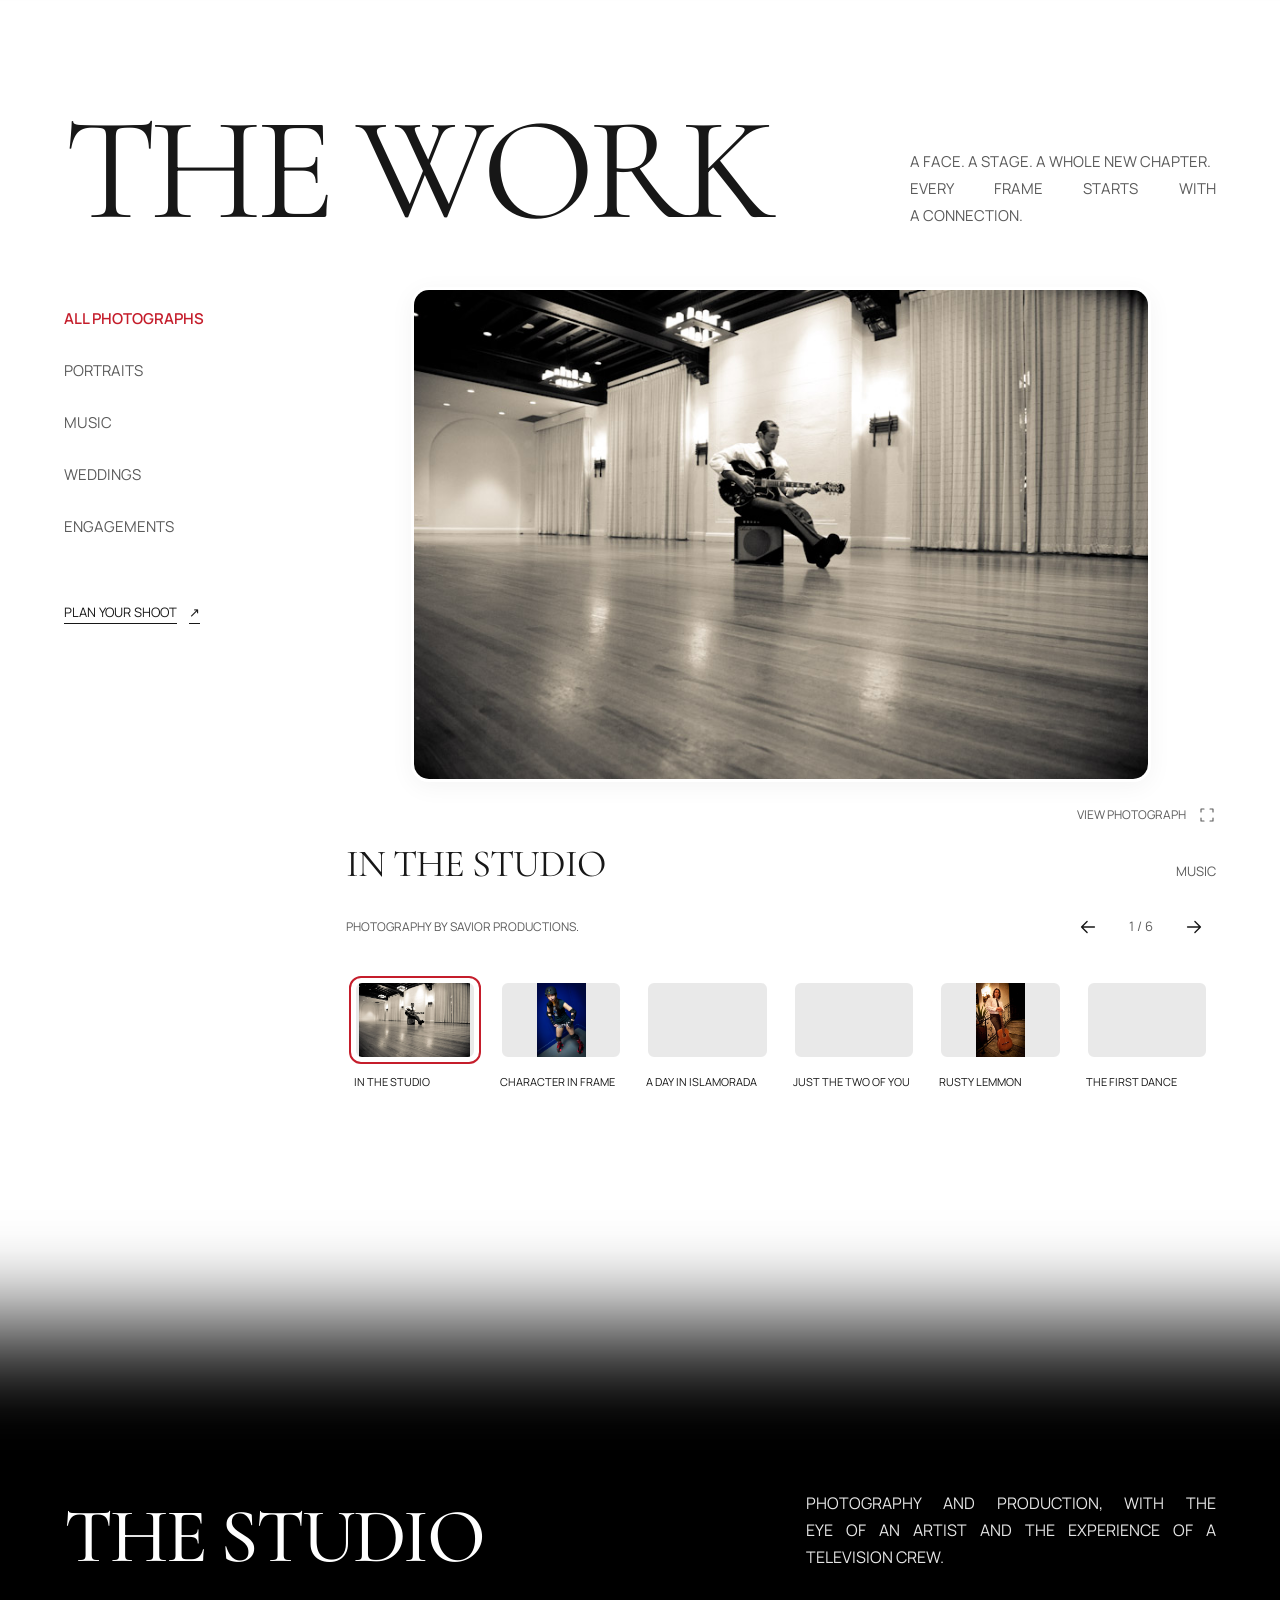
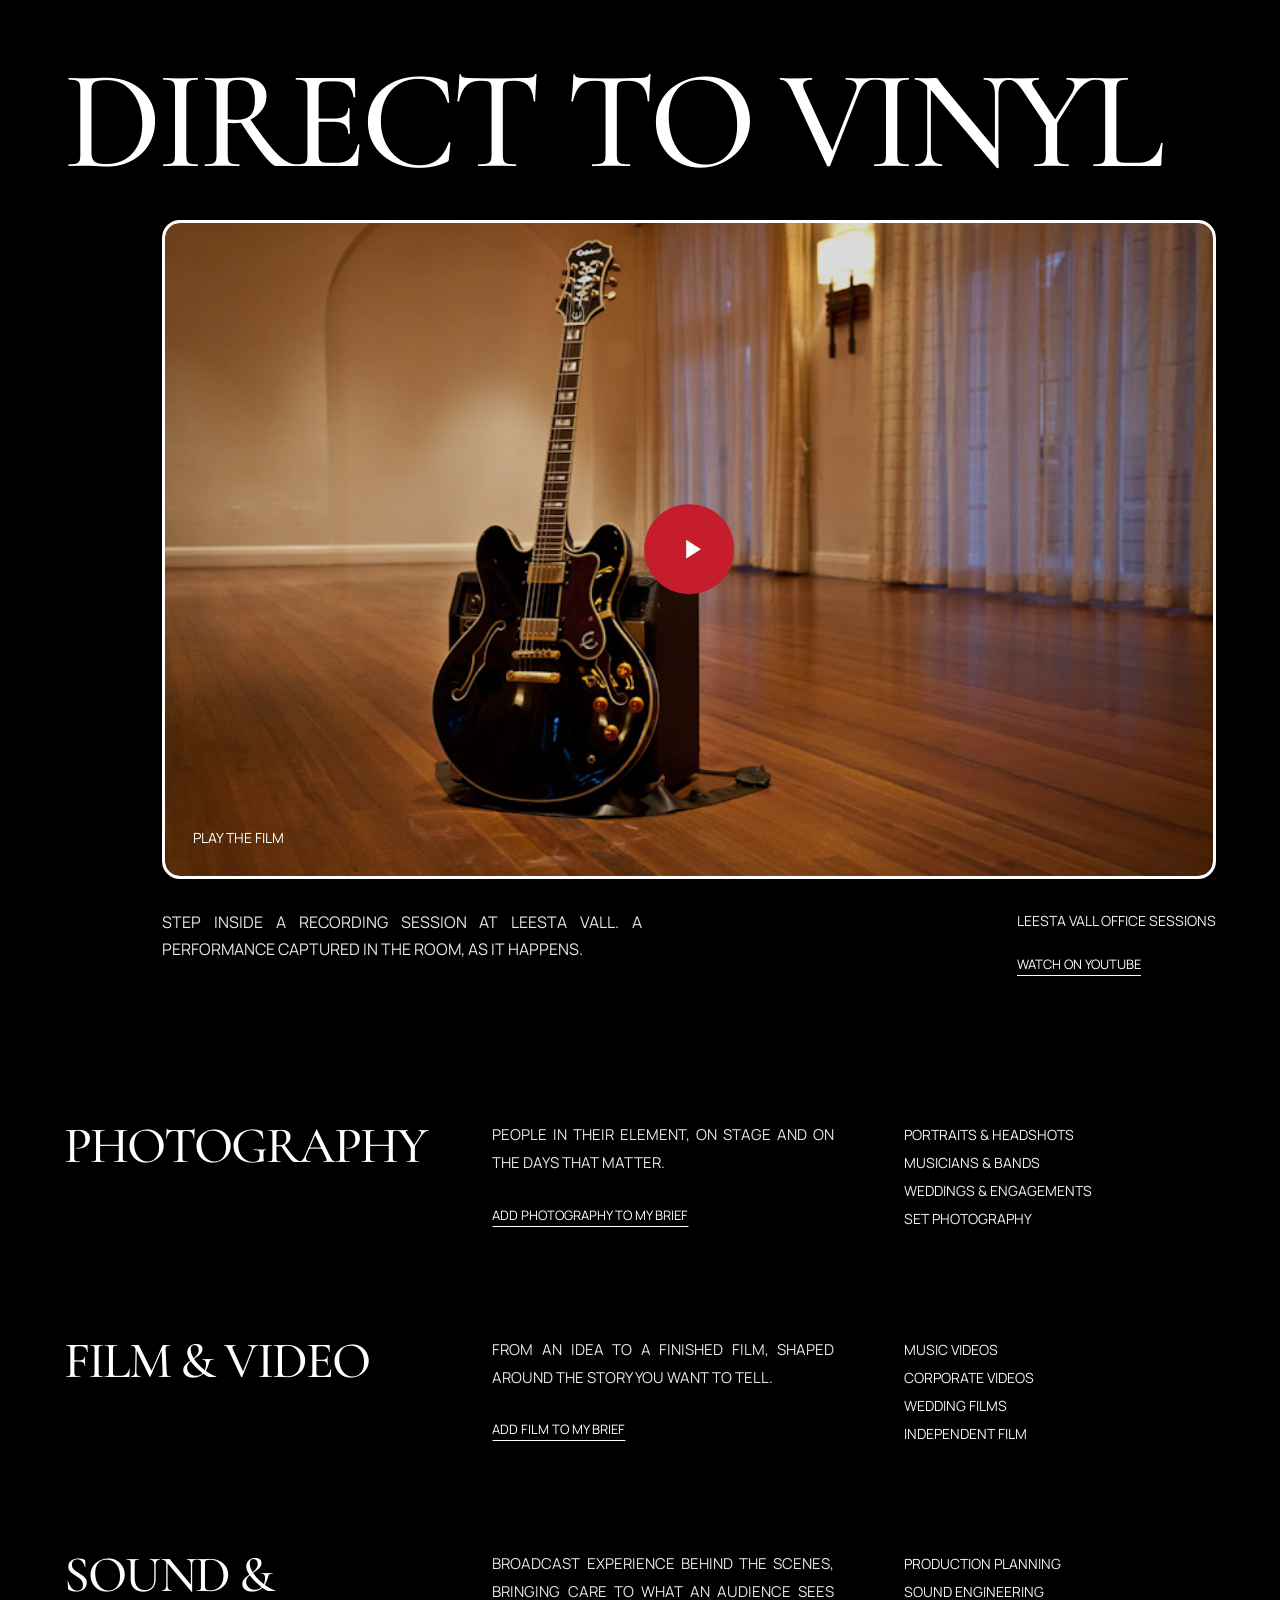
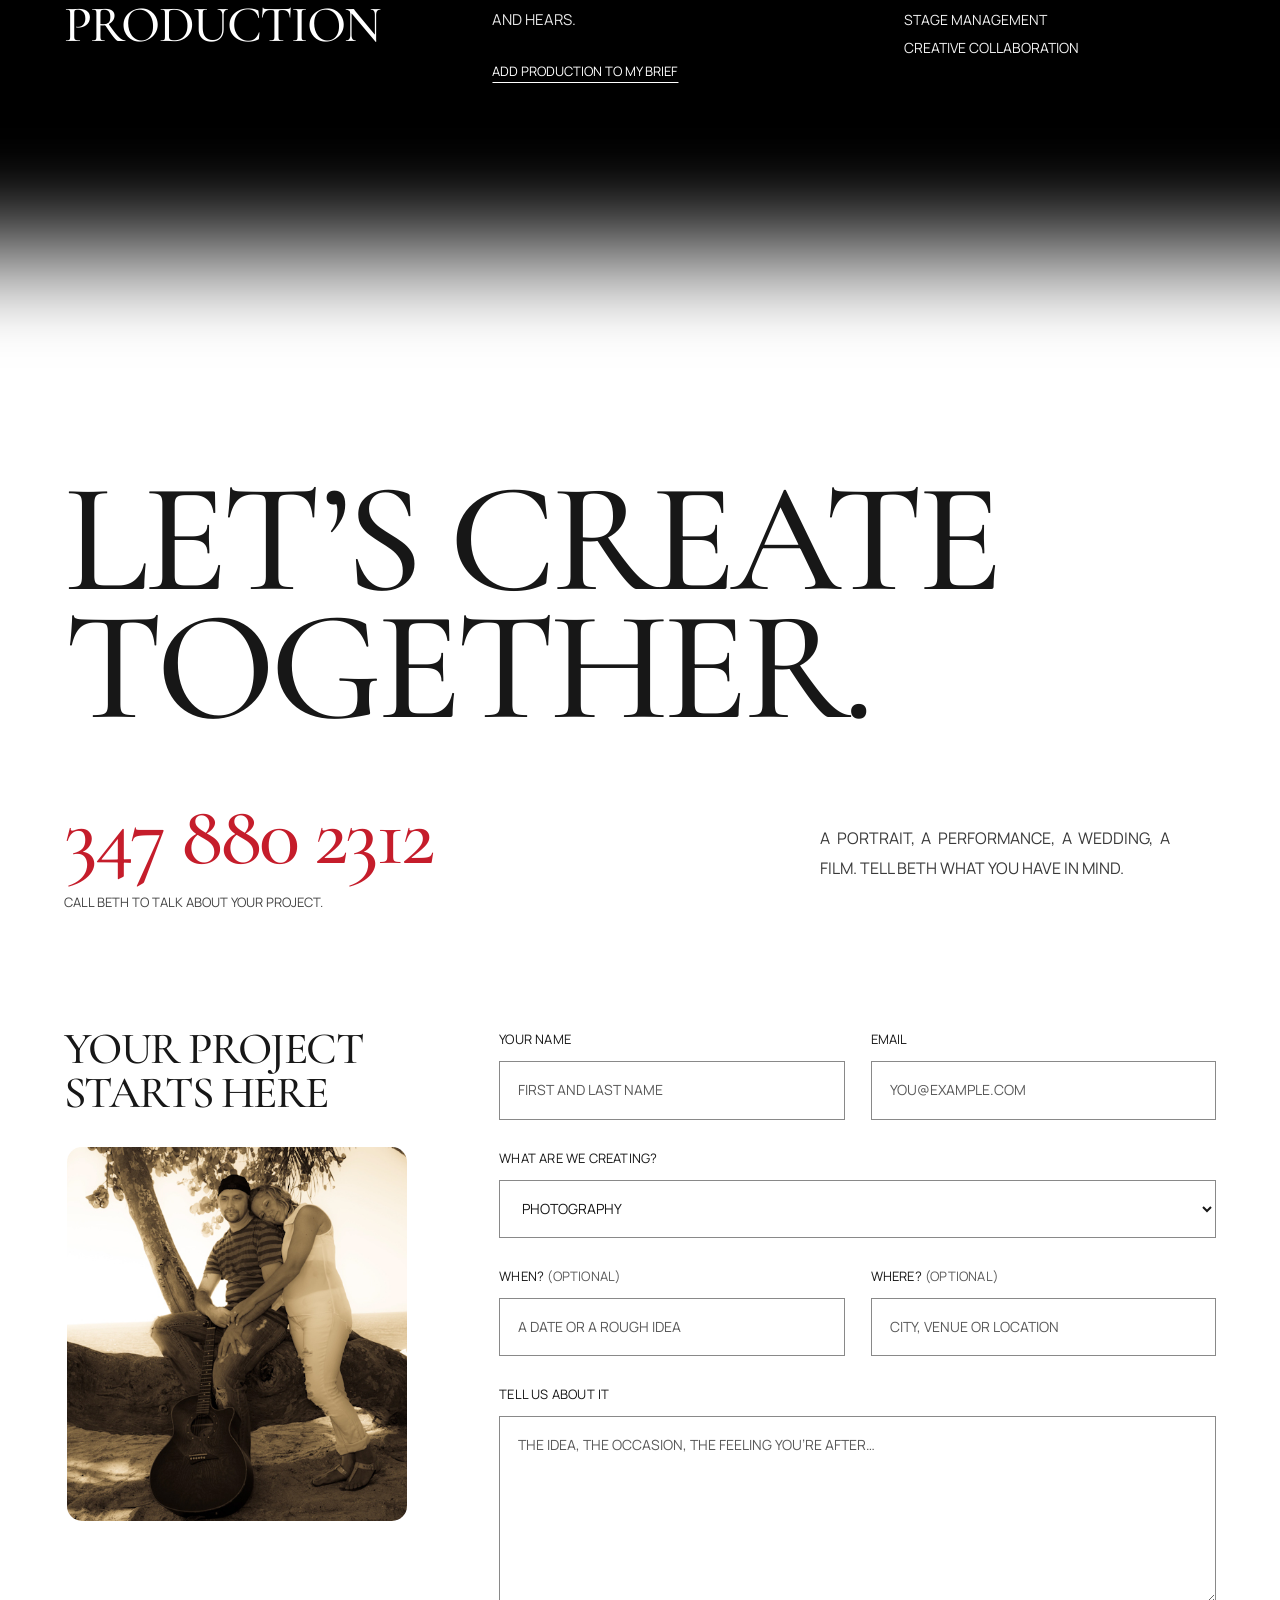
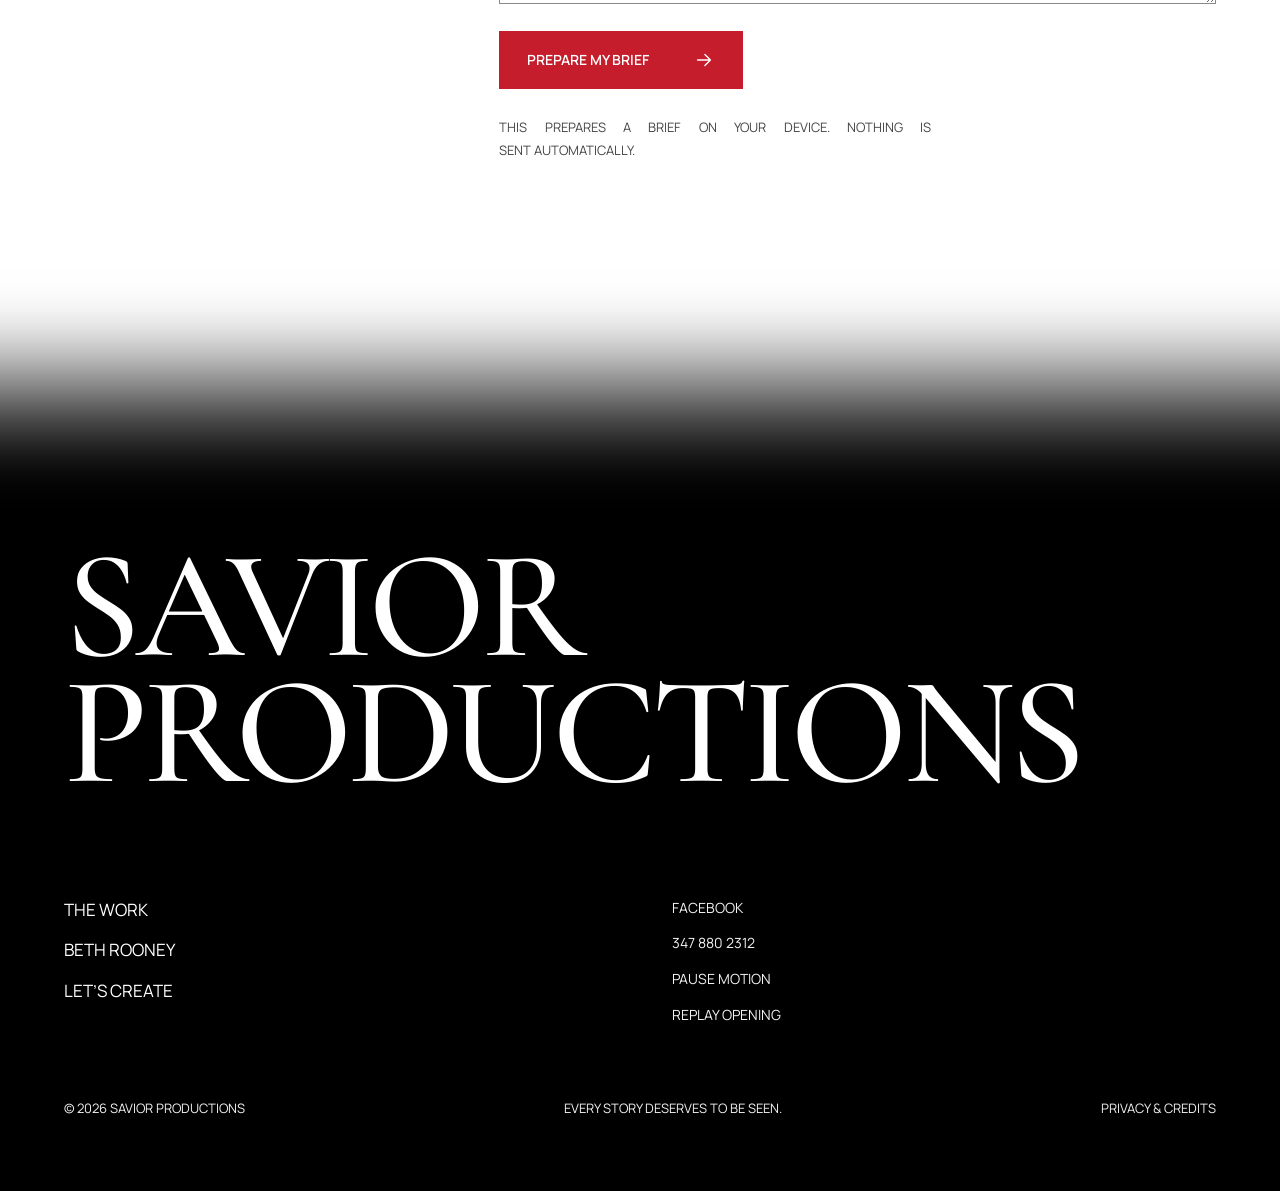
==== commit f04137c0: "ul" ====
--- a/index.html
+++ b/index.html
@@ -4,75 +4,168 @@
 <meta charset="utf-8"><meta name="viewport" content="width=device-width, initial-scale=1">
 <meta name="theme-color" content="#ffffff">
 <title>SAVIOR PRODUCTIONS — PHOTOGRAPHY, FILM & VIDEO</title>
-<meta name="description" content="Savior Productions. Photography, film and video led by Beth Rooney. Explore portraits, live music, weddings and the interactive YOUR TURN BEHIND THE LENS. camera studio.">
-<meta property="og:title" content="SAVIOR PRODUCTIONS"><meta property="og:description" content="Photography, film & the moments between."><meta property="og:type" content="website"><meta property="og:image" content="assets/photos/editorial-portrait.jpg">
+<meta name="description" content="Savior Productions. Photography, film and video led by Beth Rooney. Explore portraits, live music, weddings and film work.">
+<meta property="og:title" content="SAVIOR PRODUCTIONS">
+<meta property="og:description" content="PHOTOGRAPHY, FILM &amp; THE MOMENTS BETWEEN.">
+<meta property="og:type" content="website">
+<meta property="og:site_name" content="SAVIOR PRODUCTIONS">
+<meta property="og:image" content="assets/share-loading-v9.png">
+<meta property="og:image:type" content="image/png">
+<meta property="og:image:width" content="1200">
+<meta property="og:image:height" content="630">
+<meta property="og:image:alt" content="SAVIOR PRODUCTIONS LOADING SCREEN WITH THE RED SP LOGO, A SLIM PROGRESS BAR AND PERCENTAGE.">
+<meta name="twitter:card" content="summary_large_image">
+<meta name="twitter:title" content="SAVIOR PRODUCTIONS">
+<meta name="twitter:description" content="PHOTOGRAPHY, FILM &amp; THE MOMENTS BETWEEN.">
+<meta name="twitter:image" content="assets/share-loading-v9.png">
+<meta name="twitter:image:alt" content="SAVIOR PRODUCTIONS LOADING SCREEN WITH THE RED SP LOGO, A SLIM PROGRESS BAR AND PERCENTAGE.">
 <link rel="icon" href="assets/sp-red.svg" type="image/svg+xml">
 <link rel="preload" href="assets/fonts/cormorant-garamond-400.woff2" as="font" type="font/woff2" crossorigin>
 <link rel="preload" href="assets/fonts/manrope-400.woff2" as="font" type="font/woff2" crossorigin>
-<link rel="stylesheet" href="styles.css?v=9.6"><script src="app.js?v=9.6" defer></script>
+<link rel="stylesheet" href="styles.css?v=9.12"><link rel="stylesheet" href="editorial.css?v=9.12"><link rel="stylesheet" href="editorial-scenes.css?v=9.12"><link rel="stylesheet" href="editorial-work.css?v=9.12"><link rel="stylesheet" href="materials.css?v=9.12"><script src="app.js?v=9.12" defer></script><script src="editorial-work.js?v=9.12" defer></script>
 </head>
 <body>
 <a class="skip-link" href="#main">Skip to content</a>
-<div class="intro" id="intro" hidden aria-label="Loading Savior Productions">
- <img src="assets/sp-red.svg" width="104" height="104" alt=""><p class="intro-name">Savior Productions</p><p id="intro-status">Bringing the pictures into focus</p><div class="intro-meter"><div class="intro-progress" role="progressbar" aria-label="Loading" aria-valuemin="0" aria-valuemax="100" aria-valuenow="0"><span id="intro-bar"></span></div><output id="intro-percent" aria-label="Loading percentage">0%</output></div>
+<div class="intro" id="intro" hidden aria-label="Loading Savior Productions"><div id="intro-flash" aria-hidden="true"></div>
+ <img src="assets/sp-red.svg" width="104" height="104" alt=""><p class="intro-name">Savior Productions</p><div class="intro-camera-stage"><iframe id="intro-camera" data-src="assets/eos/camera-preview.html?loading=1&amp;v=9.11" title="3D Canon EOS camera" aria-hidden="true" tabindex="-1"></iframe></div><p id="intro-status">Bringing the pictures into focus</p><div class="intro-meter"><div class="intro-progress" role="progressbar" aria-label="Loading" aria-valuemin="0" aria-valuemax="100" aria-valuenow="0"><span id="intro-bar"></span></div><output id="intro-percent" aria-label="Loading percentage">0%</output></div>
 </div>
 <header class="site-header">
  <a class="brand" href="#home" aria-label="Savior Productions home"><img src="assets/sp-red.svg" width="48" height="48" alt=""><span>Savior<br>Productions</span></a>
  <button class="menu-toggle" aria-controls="navigation" aria-expanded="false" type="button">Menu <svg viewBox="0 0 24 24" aria-hidden="true"><path d="M3 7h18M3 17h18"/></svg></button>
- <nav id="navigation" aria-label="Main navigation"><a href="#founder">Beth Rooney</a><a href="#work">The work</a><a href="#studio">The studio</a><a href="#foto-beth">YOUR TURN BEHIND THE LENS.</a><a class="nav-contact" href="#contact">Let’s create <svg viewBox="0 0 24 24" aria-hidden="true"><path d="M5 12h14m-6-6 6 6-6 6"/></svg></a></nav>
+ <nav id="navigation" aria-label="Main navigation"><a href="#founder">Beth Rooney</a><a href="#work">The work</a><a href="#studio">The studio</a><a class="nav-contact" href="#contact">Let’s create <svg viewBox="0 0 24 24" aria-hidden="true"><path d="M5 12h14m-6-6 6 6-6 6"/></svg></a></nav>
 </header>
 <main id="main">
-<section class="hero wrap" id="home" aria-labelledby="hero-title">
- <h1 id="hero-title"><span>Savior</span> <span>Productions</span></h1>
+<section class="hero wrap editorial-hero" id="home" aria-labelledby="hero-title">
+ <h1 id="hero-title"><span class="hero-name">Savior</span><span class="hero-discipline">Productions</span></h1>
+ <div class="hero-cover">
+  <figure class="cover-main" data-reveal><button class="image-link" type="button" data-gallery="editorial-portrait.jpg" aria-label="View editorial portrait"><img src="assets/photos/editorial-portrait.jpg" alt="A red-haired woman in a gold dress against deep red velvet" width="5616" height="3744" fetchpriority="high"></button><figcaption>A point of view, made personal.</figcaption></figure>
+  <figure class="cover-detail" data-reveal><button class="image-link" type="button" data-gallery="live-music-confetti.jpg" aria-label="View live music photograph"><img src="assets/photos/live-music-confetti.jpg" alt="A concert filled with light and confetti" width="747" height="560"></button><figcaption>For the unforgettable nights.</figcaption></figure>
+ </div>
  <div class="hero-intro"><p>Photography, film &amp; the moments between.</p><a class="button" href="#work">Explore the work <svg viewBox="0 0 24 24" aria-hidden="true"><path d="M12 4v16m-6-6 6 6 6-6"/></svg></a></div>
-
 </section>
-<section class="founder wrap section-space" id="founder" aria-labelledby="founder-title">
- <div class="founder-portrait" data-reveal><img src="assets/beth-rooney.webp" alt="Beth Rooney by the ocean at sunset" width="4062" height="4096" loading="lazy"><p>Beth Rooney, photographed by the sea.</p></div>
- <div class="founder-copy"><h2 id="founder-title" data-reveal>Beth Rooney</h2><p class="founder-role" data-reveal>Founder &amp; CEO, Savior Productions</p><p class="statement" data-reveal>A life behind the scenes.<br>An eye for what matters.</p><p data-reveal>Beth’s work moves between television, photography and film. An Emmy Award-winning sound engineer, producer and stage manager, she began her television career at MTV Networks.</p><p data-reveal>Her television experience includes <cite>Inside the Actors Studio</cite>, <cite>The View</cite> and <cite>Late Night with Conan O’Brien</cite>. A Fashion Institute of Technology graduate, she brings a background in advertising and communications to her creative work.</p><p data-reveal>Behind the camera, she photographs portraits, musicians, weddings and film sets. Her photography has been exhibited in galleries throughout the New York and New Jersey area.</p><div class="founder-links" data-reveal><a href="#contact" class="text-link">Create with Beth</a><a href="https://www.linkedin.com/in/bethelise67" target="_blank" rel="noopener noreferrer" class="text-link">Professional profile</a></div></div>
+<section class="founder wrap section-space marble-light" id="founder" aria-labelledby="founder-title">
+ <h2 id="founder-title" data-reveal>Beth Rooney</h2>
+ <div class="founder-portrait" data-reveal><img src="assets/beth-rooney.webp" alt="Beth Rooney by the ocean at sunset" aria-describedby="founder-photo-caption" width="4062" height="4096" loading="lazy"></div>
+ <div class="founder-copy"><p class="founder-role" data-reveal>Founder &amp; CEO, Savior Productions</p><p class="statement" data-reveal>A life behind the scenes.<br>An eye for what matters.</p><p data-reveal>Beth’s work moves between television, photography and film. An Emmy Award-winning sound engineer, producer and stage manager, she began her television career at MTV Networks.</p><p data-reveal>Her television credits include <cite>Inside the Actors Studio</cite>, <cite>Maury Povich</cite>, <cite>Jerry Springer</cite>, <cite>The View</cite> and <cite>Who Wants to Be a Millionaire</cite> (Emmy Award-winning contributor).</p><p data-reveal>She has served as stage manager from <cite>Live with Regis and Kelly</cite> through <cite>Live with Kelly and Mark</cite> (2000–current).</p><p data-reveal>Her live-production credits include stage management for the <cite>2023 MTV Video Music Awards</cite> and the <cite>TIME100</cite> television specials (2022–2023), plus segment stage management for the <cite>2022 MTV Video Music Awards</cite>.</p><p data-reveal>She produced and executive produced <cite>Long Road Home</cite> (2012), with additional film work as a location assistant on <cite>Slapface</cite> (2021).</p><p data-reveal>A Fashion Institute of Technology graduate, she brings a background in advertising and communications to her creative work.</p><p data-reveal>Behind the camera, she photographs portraits, musicians, weddings and film sets. Her photography has been exhibited in galleries throughout the New York and New Jersey area.</p></div>
+ <p id="founder-photo-caption" class="founder-caption">Beth Rooney, photographed by the sea.</p>
+ <div class="founder-links" data-reveal><a href="#contact" class="text-link">Create with Beth</a><a href="https://www.linkedin.com/in/bethelise67" target="_blank" rel="noopener noreferrer" class="text-link">Professional profile</a><a href="https://www.imdb.com/name/nm1575299/" target="_blank" rel="noopener noreferrer" class="text-link">IMDb credits</a></div>
 </section>
-<div class="hero-gallery wrap">
- <div class="hero-prints">
-  <figure class="hero-print print-left"><button class="image-link" type="button" data-gallery="key-west-wedding.jpg" aria-label="View wedding photograph"><img src="assets/photos/key-west-wedding.jpg" width="960" height="640" alt="A newly married couple together on a beach"></button><figcaption>For the once-in-a-lifetime.</figcaption><a href="#contact" class="text-link hero-side-link">Plan your shoot</a></figure>
-  <figure class="hero-print print-center"><button class="image-link" type="button" data-gallery="editorial-portrait.jpg" aria-label="View editorial portrait"><img src="assets/photos/editorial-portrait.jpg" width="5616" height="3744" alt="A red-haired woman in a gold dress against red velvet" fetchpriority="high"></button><figcaption>A point of view, made personal.</figcaption></figure>
-  <figure class="hero-print print-right"><button class="image-link" type="button" data-gallery="live-music-confetti.jpg" aria-label="View live music photograph"><img src="assets/photos/live-music-confetti.jpg" width="747" height="560" alt="A live concert under a shower of confetti"></button><figcaption>For the unforgettable nights.</figcaption><a href="#contact" class="text-link">Tell us your story</a></figure>
- </div>
-</div>
-
-<section class="portfolio wrap section-space" id="work" aria-labelledby="work-title">
- <div class="section-heading"><h2 id="work-title" data-reveal>The work</h2><p data-reveal>A face. A stage. A whole new chapter.<br>Every frame starts with a connection.</p></div>
- <div class="filters" role="group" aria-label="Filter photography"><button type="button" class="active" data-filter="all" aria-pressed="true">All photographs</button><button type="button" data-filter="portraits" aria-pressed="false">Portraits</button><button type="button" data-filter="music" aria-pressed="false">Music</button><button type="button" data-filter="weddings" aria-pressed="false">Weddings</button><button type="button" data-filter="engagements" aria-pressed="false">Engagements</button></div>
- <p class="sr-only" id="filter-status" aria-live="polite"></p>
- <div class="work-grid">
-  <figure class="work-item wide" data-category="music" data-reveal><button class="image-link" data-gallery="rusty-lemmon-studio.jpg" type="button" aria-label="Open Rusty Lemmon studio photograph"><img src="assets/photos/rusty-lemmon-studio.jpg" alt="Rusty Lemmon playing guitar in a recording studio" width="805" height="537" loading="lazy"><span class="image-action">View photograph</span></button><figcaption><span>In the studio</span><span>Music</span></figcaption></figure>
-  <figure class="work-item portrait" data-category="portraits" data-reveal><button class="image-link" data-gallery="roller-derby-portrait.jpg" type="button" aria-label="Open roller derby portrait"><img src="assets/photos/roller-derby-portrait.jpg" alt="A roller derby athlete photographed in a studio" width="537" height="805" loading="lazy"><span class="image-action">View photograph</span></button><figcaption><span>Character in frame</span><span>Portraits</span></figcaption></figure>
-  <figure class="work-item wedding" data-category="weddings" data-reveal><button class="image-link" data-gallery="islamorada-wedding.jpg" type="button" aria-label="Open Islamorada wedding photograph"><img src="assets/photos/islamorada-wedding.jpg" alt="A wedding celebration in Islamorada" width="805" height="537" loading="lazy"><span class="image-action">View photograph</span></button><figcaption><span>A day in Islamorada</span><span>Weddings</span></figcaption></figure>
-  <figure class="work-item couple" data-category="engagements" data-reveal><button class="image-link" data-gallery="engagement-shoreline.jpg" type="button" aria-label="Open shoreline engagement photograph"><img src="assets/photos/engagement-shoreline.jpg" alt="An engaged couple photographed beside the water" width="805" height="537" loading="lazy"><span class="image-action">View photograph</span></button><figcaption><span>Just the two of you</span><span>Engagements</span></figcaption></figure>
-  <figure class="work-item closeup" data-category="music" data-reveal><button class="image-link" data-gallery="rusty-lemmon-portrait.jpg" type="button" aria-label="Open Rusty Lemmon portrait"><img src="assets/photos/rusty-lemmon-portrait.jpg" alt="A close portrait of musician Rusty Lemmon" width="373" height="560" loading="lazy"><span class="image-action">View photograph</span></button><figcaption><span>Rusty Lemmon</span><span>Music</span></figcaption></figure>
-  <figure class="work-item dance" data-category="weddings" data-reveal><button class="image-link" data-gallery="wedding-first-dance.jpg" type="button" aria-label="Open wedding first dance photograph"><img src="assets/photos/wedding-first-dance.jpg" alt="A newly married couple sharing their first dance" width="805" height="537" loading="lazy"><span class="image-action">View photograph</span></button><figcaption><span>The first dance</span><span>Weddings</span></figcaption></figure>
- </div>
- <div class="portfolio-tail"><p>Photography by Savior Productions.</p><a href="#contact" class="text-link">Plan your shoot</a></div>
-</section>
-<section class="studio section-space" id="studio" aria-labelledby="studio-title">
- <div class="wrap"><div class="section-heading"><h2 id="studio-title" data-reveal>The studio</h2><p data-reveal>Photography and production, with the eye of an artist and the experience of a television crew.</p></div>
- <div class="capabilities">
-  <div data-reveal><h3>Photography</h3><p>People in their element, on stage and on the days that matter.</p><ul><li>Portraits &amp; headshots</li><li>Musicians &amp; bands</li><li>Weddings &amp; engagements</li><li>Set photography</li></ul><button type="button" class="text-link add-service" data-service="Photography">Add photography to my brief</button></div>
-  <div data-reveal><h3>Film &amp; video</h3><p>From an idea to a finished film, shaped around the story you want to tell.</p><ul><li>Music videos</li><li>Corporate videos</li><li>Wedding films</li><li>Independent film</li></ul><button type="button" class="text-link add-service" data-service="Film & video">Add film to my brief</button></div>
-  <div class="sound-column" data-reveal><h3>Sound &amp; production</h3><p>Broadcast experience behind the scenes, bringing care to what an audience sees and hears.</p><ul><li>Production planning</li><li>Sound engineering</li><li>Stage management</li><li>Creative collaboration</li></ul><button type="button" class="text-link add-service" data-service="Sound & production">Add production to my brief</button></div>
- </div>
- <div class="film-feature" data-reveal><div class="film-player" id="film-player"><button id="play-film" class="film-poster" type="button" aria-label="Play Leesta Vall Direct to Vinyl film"><img src="assets/photos/guitar-session.jpg" width="805" height="537" loading="lazy" alt="A guitar in a recording room"><span class="play-icon"><svg viewBox="0 0 24 24" aria-hidden="true"><path d="m9 5 11 7-11 7Z"/></svg></span><span class="play-label">Play the film</span></button></div><div class="film-copy"><h3>Direct to vinyl</h3><p>Step inside a recording session at Leesta Vall. A performance captured in the room, as it happens.</p><p class="small">Leesta Vall Office Sessions</p><a class="text-link" href="https://www.youtube.com/watch?v=G4DrXlprwEs" target="_blank" rel="noopener noreferrer">Watch on YouTube</a></div></div>
+<section class="hero-gallery wrap marble-dark editorial-showcase" aria-labelledby="moments-title">
+ <div class="showcase-layout">
+  <div class="showcase-copy"><h2 id="moments-title" data-reveal>The moments<br>between.</h2><p data-reveal>For the once-in-a-lifetime.</p><a href="#contact" class="text-link" data-reveal>Plan your shoot</a></div>
+  <figure class="showcase-image" data-reveal><button class="image-link" type="button" data-gallery="key-west-wedding.jpg" aria-label="View the Key West wedding photograph"><img src="assets/photos/key-west-wedding.jpg" alt="A newly married couple together on a Key West beach" width="960" height="640" loading="lazy"></button><figcaption>Key West. A story worth keeping.</figcaption></figure>
  </div>
 </section>
+<section class="portfolio wrap section-space marble-light" id="work" aria-labelledby="work-title">
+ <div class="work-heading"><h2 id="work-title">The work</h2><p>A face. A stage. A whole new chapter.<br>Every frame starts with a connection.</p></div>
+ <div class="work-editor">
+  <div class="work-rail">
+   <div class="filters" role="group" aria-label="Filter photography">
+    <button type="button" class="active" data-filter="all" aria-pressed="true">All photographs</button>
+    <button type="button" data-filter="portraits" aria-pressed="false">Portraits</button>
+    <button type="button" data-filter="music" aria-pressed="false">Music</button>
+    <button type="button" data-filter="weddings" aria-pressed="false">Weddings</button>
+    <button type="button" data-filter="engagements" aria-pressed="false">Engagements</button>
+   </div>
+   <a href="#contact" class="text-link work-enquire">Plan your shoot <span aria-hidden="true">↗</span></a>
+  </div>
+  <div class="work-viewer">
+   <figure class="work-selected" id="work-selected">
+    <button class="work-stage" id="work-stage" data-gallery="rusty-lemmon-studio.jpg" type="button" aria-label="View In the studio full screen">
+     <img id="work-stage-photo" src="assets/photos/rusty-lemmon-studio.jpg" alt="Rusty Lemmon playing guitar in a recording studio" width="805" height="537" loading="lazy" decoding="async">
+     <span class="work-stage-open">View photograph <svg viewBox="0 0 24 24" aria-hidden="true"><path d="M8 4H4v4m12-4h4v4M4 16v4h4m12-4v4h-4"/></svg></span>
+    </button>
+    <figcaption class="work-selected-caption"><span id="work-stage-caption">In the studio</span><span id="work-stage-category">Music</span></figcaption>
+   </figure>
+   <div class="work-browse"><p>Photography by Savior Productions.</p><div class="work-selection-controls" aria-label="Browse photographs"><button type="button" id="work-previous" aria-label="Select previous photograph"><svg viewBox="0 0 24 24" aria-hidden="true"><path d="M19 12H5m6-6-6 6 6 6"/></svg></button><output id="work-position" aria-label="Selected photograph position">1 / 6</output><button type="button" id="work-next" aria-label="Select next photograph"><svg viewBox="0 0 24 24" aria-hidden="true"><path d="M5 12h14m-6-6 6 6-6 6"/></svg></button></div></div>
+   <div class="work-grid" aria-label="Choose a photograph">
+    <figure class="work-item wide" data-category="music"><button class="work-thumb" data-work-select="rusty-lemmon-studio.jpg" type="button" aria-label="Select In the studio" aria-pressed="true" aria-controls="work-selected"><img src="assets/photos/rusty-lemmon-studio.jpg" alt="Rusty Lemmon playing guitar in a recording studio" width="805" height="537" loading="lazy" decoding="async"></button><figcaption><span>In the studio</span><span>Music</span></figcaption></figure>
+    <figure class="work-item portrait" data-category="portraits"><button class="work-thumb" data-work-select="roller-derby-portrait.jpg" type="button" aria-label="Select Character in frame" aria-pressed="false" aria-controls="work-selected"><img src="assets/photos/roller-derby-portrait.jpg" alt="A roller derby athlete photographed in a studio" width="537" height="805" loading="lazy" decoding="async"></button><figcaption><span>Character in frame</span><span>Portraits</span></figcaption></figure>
+    <figure class="work-item wedding" data-category="weddings"><button class="work-thumb" data-work-select="islamorada-wedding.jpg" type="button" aria-label="Select A day in Islamorada" aria-pressed="false" aria-controls="work-selected"><img src="assets/photos/islamorada-wedding.jpg" alt="A wedding celebration in Islamorada" width="805" height="537" loading="lazy" decoding="async"></button><figcaption><span>A day in Islamorada</span><span>Weddings</span></figcaption></figure>
+    <figure class="work-item couple" data-category="engagements"><button class="work-thumb" data-work-select="engagement-shoreline.jpg" type="button" aria-label="Select Just the two of you" aria-pressed="false" aria-controls="work-selected"><img src="assets/photos/engagement-shoreline.jpg" alt="An engaged couple photographed beside the water" width="805" height="537" loading="lazy" decoding="async"></button><figcaption><span>Just the two of you</span><span>Engagements</span></figcaption></figure>
+    <figure class="work-item closeup" data-category="music"><button class="work-thumb" data-work-select="rusty-lemmon-portrait.jpg" type="button" aria-label="Select Rusty Lemmon" aria-pressed="false" aria-controls="work-selected"><img src="assets/photos/rusty-lemmon-portrait.jpg" alt="A close portrait of musician Rusty Lemmon" width="373" height="560" loading="lazy" decoding="async"></button><figcaption><span>Rusty Lemmon</span><span>Music</span></figcaption></figure>
+    <figure class="work-item dance" data-category="weddings"><button class="work-thumb" data-work-select="wedding-first-dance.jpg" type="button" aria-label="Select The first dance" aria-pressed="false" aria-controls="work-selected"><img src="assets/photos/wedding-first-dance.jpg" alt="A newly married couple sharing their first dance" width="805" height="537" loading="lazy" decoding="async"></button><figcaption><span>The first dance</span><span>Weddings</span></figcaption></figure>
+   </div>
+  </div>
+ </div>
+ <p class="sr-only" id="filter-status" aria-live="polite"></p><p class="sr-only" id="work-selection-status" aria-live="polite" aria-atomic="true"></p>
+</section>
+<section class="studio section-space marble-dark editorial-studio" id="studio" aria-labelledby="studio-title">
+  <div class="wrap">
+    <div class="section-heading studio-opening">
+      <h2 id="studio-title" data-reveal>The studio</h2>
+      <p data-reveal>Photography and production, with the eye of an artist and the experience of a television crew.</p>
+    </div>
+    <div class="film-feature" data-reveal>
+      <h3 class="film-title">Direct to vinyl</h3>
+      <div class="film-player" id="film-player">
+        <button id="play-film" class="film-poster" type="button" aria-label="Play Leesta Vall Direct to Vinyl film">
+          <img src="assets/photos/guitar-session.jpg" width="805" height="537" loading="lazy" alt="A guitar in a recording room">
+          <span class="play-icon"><svg viewBox="0 0 24 24" aria-hidden="true"><path d="m9 5 11 7-11 7Z"/></svg></span>
+          <span class="play-label">Play the film</span>
+        </button>
+      </div>
+      <div class="film-copy">
+        <p>Step inside a recording session at Leesta Vall. A performance captured in the room, as it happens.</p>
+        <div class="film-credit"><p class="small">Leesta Vall Office Sessions</p><a class="text-link" href="https://www.youtube.com/watch?v=G4DrXlprwEs" target="_blank" rel="noopener noreferrer">Watch on YouTube</a></div>
+      </div>
+    </div>
+    <div class="capabilities">
+      <div class="capability-row" data-reveal>
+        <h3>Photography</h3>
+        <div class="capability-description"><p>People in their element, on stage and on the days that matter.</p><button type="button" class="text-link add-service" data-service="Photography">Add photography to my brief</button></div>
+        <ul><li>Portraits &amp; headshots</li><li>Musicians &amp; bands</li><li>Weddings &amp; engagements</li><li>Set photography</li></ul>
+      </div>
+      <div class="capability-row" data-reveal>
+        <h3>Film &amp; video</h3>
+        <div class="capability-description"><p>From an idea to a finished film, shaped around the story you want to tell.</p><button type="button" class="text-link add-service" data-service="Film &amp; video">Add film to my brief</button></div>
+        <ul><li>Music videos</li><li>Corporate videos</li><li>Wedding films</li><li>Independent film</li></ul>
+      </div>
+      <div class="capability-row sound-column" data-reveal>
+        <h3>Sound &amp;<br>production</h3>
+        <div class="capability-description"><p>Broadcast experience behind the scenes, bringing care to what an audience sees and hears.</p><button type="button" class="text-link add-service" data-service="Sound &amp; production">Add production to my brief</button></div>
+        <ul><li>Production planning</li><li>Sound engineering</li><li>Stage management</li><li>Creative collaboration</li></ul>
+      </div>
+    </div>
+  </div>
+</section>
 
-<section class="foto-section section-space" id="foto-beth" aria-labelledby="foto-title">
- <div class="wrap foto-layout"><div class="foto-copy"><h2 id="foto-title" data-reveal>Your turn<br>behind the lens.</h2><p data-reveal>Explore the EOS camera, find your angle and make a portrait of your own. Change the mood, set the timer and take your shot.</p><a href="foto-beth/index.html" class="button" data-reveal>Open the camera studio <svg viewBox="0 0 24 24" aria-hidden="true"><path d="M5 12h14m-6-6 6 6-6 6"/></svg></a><p class="small" data-reveal>Camera access is your choice. Your photos stay on your device.</p></div><div class="camera-stage" data-reveal><iframe src="foto-beth/camera-preview.html" title="Interactive EOS camera — drag to rotate" loading="lazy" tabindex="0"></iframe><noscript><a href="foto-beth/index.html">Open YOUR TURN BEHIND THE LENS.</a></noscript></div></div>
-</section>
-<section class="contact wrap section-space" id="contact" aria-labelledby="contact-title">
- <div class="contact-copy"><h2 id="contact-title" data-reveal>Let’s create<br>together.</h2><p data-reveal>A portrait, a performance, a wedding, a film. Tell Beth what you have in mind.</p><a href="tel:+13478802312" class="phone-link" data-reveal>347 880 2312</a><p class="small" data-reveal>Call Beth to talk about your project.</p><img src="assets/photos/engagement-guitar.jpg" width="805" height="537" alt="A couple sharing a musical moment together" loading="lazy" data-reveal></div>
- <div class="brief-panel" data-reveal><h3>Your project starts here</h3><form id="brief-form"><div class="form-row"><label>Your name<input name="name" autocomplete="name" required placeholder="First and last name" maxlength="120"></label><label>Email<input type="email" name="email" autocomplete="email" required placeholder="you@example.com" maxlength="160"></label></div><label>What are we creating?<select name="service" id="service"><option value="Photography">PHOTOGRAPHY</option><option value="Film &amp; video">FILM &AMP; VIDEO</option><option value="Sound &amp; production">SOUND &AMP; PRODUCTION</option><option value="A little of everything">A LITTLE OF EVERYTHING</option></select></label><div class="form-row"><label>When? <span>(optional)</span><input type="text" name="date" placeholder="A date or a rough idea" maxlength="120"></label><label>Where? <span>(optional)</span><input name="location" placeholder="City, venue or location" maxlength="160"></label></div><label>Tell us about it<textarea name="message" rows="4" required placeholder="The idea, the occasion, the feeling you’re after…" maxlength="4000"></textarea></label><button class="button" type="submit">Prepare my brief <svg viewBox="0 0 24 24" aria-hidden="true"><path d="M5 12h14m-6-6 6 6-6 6"/></svg></button><p class="form-note">This prepares a brief on your device. Nothing is sent automatically.</p></form><div id="brief-result" hidden><h4>Your brief is ready</h4><p>Copy or save it, then contact Beth to discuss your project.</p><pre id="brief-text"></pre><div class="brief-actions"><button class="button" type="button" id="copy-brief">Copy brief</button><button type="button" class="text-link" id="download-brief">Save as text</button><a href="tel:+13478802312" class="text-link">Call Beth</a></div><p id="brief-feedback" role="status"></p></div></div>
+
+<section class="contact wrap section-space marble-light editorial-contact" id="contact" aria-labelledby="contact-title">
+  <div class="contact-copy">
+    <h2 id="contact-title" data-reveal>Let’s create<br>together.</h2>
+    <div class="contact-introduction" data-reveal><p>A portrait, a performance, a wedding, a film. Tell Beth what you have in mind.</p></div>
+    <a href="tel:+13478802312" class="phone-link" data-reveal>347 880 2312</a>
+    <p class="small contact-call-note" data-reveal>Call Beth to talk about your project.</p>
+  </div>
+  <div class="brief-panel" data-reveal>
+    <h3>Your project<br>starts here</h3>
+    <div class="brief-photograph"><img src="assets/photos/engagement-guitar.jpg" width="805" height="537" alt="A couple sharing a musical moment together" loading="lazy"></div>
+    <form id="brief-form">
+      <div class="form-row">
+        <label>Your name<input name="name" autocomplete="name" required placeholder="First and last name" maxlength="120"></label>
+        <label>Email<input type="email" name="email" autocomplete="email" required placeholder="you@example.com" maxlength="160"></label>
+      </div>
+      <label>What are we creating?<select name="service" id="service"><option value="Photography">PHOTOGRAPHY</option><option value="Film &amp; video">FILM &AMP; VIDEO</option><option value="Sound &amp; production">SOUND &AMP; PRODUCTION</option><option value="A little of everything">A LITTLE OF EVERYTHING</option></select></label>
+      <div class="form-row">
+        <label>When? <span>(optional)</span><input type="text" name="date" placeholder="A date or a rough idea" maxlength="120"></label>
+        <label>Where? <span>(optional)</span><input name="location" placeholder="City, venue or location" maxlength="160"></label>
+      </div>
+      <label>Tell us about it<textarea name="message" rows="4" required placeholder="The idea, the occasion, the feeling you’re after…" maxlength="4000"></textarea></label>
+      <button class="button" type="submit">Prepare my brief <svg viewBox="0 0 24 24" aria-hidden="true"><path d="M5 12h14m-6-6 6 6-6 6"/></svg></button>
+      <p class="form-note">This prepares a brief on your device. Nothing is sent automatically.</p>
+    </form>
+    <div id="brief-result" hidden>
+      <h4>Your brief is ready</h4>
+      <p>Copy or save it, then contact Beth to discuss your project.</p>
+      <pre id="brief-text"></pre>
+      <div class="brief-actions"><button class="button" type="button" id="copy-brief">Copy brief</button><button type="button" class="text-link" id="download-brief">Save as text</button><a href="tel:+13478802312" class="text-link">Call Beth</a></div>
+      <p id="brief-feedback" role="status"></p>
+    </div>
+  </div>
 </section>
 </main>
-<footer class="site-footer"><div class="wrap footer-content"><a href="#home" class="footer-brand">Savior<br>Productions</a><div class="footer-menu"><a href="#work">The work</a><a href="#founder">Beth Rooney</a><a href="foto-beth/index.html">YOUR TURN BEHIND THE LENS.</a><a href="#contact">Let’s create</a></div><div class="footer-detail"><a href="https://www.facebook.com/Bethatsaviorproductions/" target="_blank" rel="noopener noreferrer">Facebook</a><a href="tel:+13478802312">347 880 2312</a><button id="motion-toggle" type="button" aria-pressed="false">Pause motion</button><button id="replay-intro" type="button">Replay opening</button></div></div><div class="wrap footer-bottom"><p>© <span id="year">2026</span> Savior Productions</p><p>Every story deserves to be seen.</p><a href="privacy.html">Privacy &amp; credits</a></div></footer>
+<footer class="site-footer marble-dark"><div class="wrap footer-content"><a href="#home" class="footer-brand">Savior<br>Productions</a><div class="footer-menu"><a href="#work">The work</a><a href="#founder">Beth Rooney</a><a href="#contact">Let’s create</a></div><div class="footer-detail"><a href="https://www.facebook.com/Bethatsaviorproductions/" target="_blank" rel="noopener noreferrer">Facebook</a><a href="tel:+13478802312">347 880 2312</a><button id="motion-toggle" type="button" aria-pressed="false">Pause motion</button><button id="replay-intro" type="button">Replay opening</button></div></div><div class="wrap footer-bottom"><p>© <span id="year">2026</span> Savior Productions</p><p>Every story deserves to be seen.</p><a href="privacy.html">Privacy &amp; credits</a></div></footer>
 <dialog class="lightbox" id="lightbox" aria-labelledby="lightbox-caption"><div class="lightbox-top"><p>Savior Productions</p><button type="button" id="close-lightbox" aria-label="Close photograph"><svg viewBox="0 0 24 24" aria-hidden="true"><path d="m6 6 12 12M6 18 18 6"/></svg></button></div><div class="lightbox-image"><img id="lightbox-photo" src="assets/photos/editorial-portrait.jpg" alt=""></div><div class="lightbox-bottom"><button type="button" id="previous-photo" aria-label="Previous photograph"><svg viewBox="0 0 24 24" aria-hidden="true"><path d="M19 12H5m6-6-6 6 6 6"/></svg></button><p id="lightbox-caption"></p><button type="button" id="next-photo" aria-label="Next photograph"><svg viewBox="0 0 24 24" aria-hidden="true"><path d="M5 12h14m-6-6 6 6-6 6"/></svg></button></div></dialog>
 <div class="toast" id="toast" role="status"></div>
 </body></html>
--- a/styles.css
+++ b/styles.css
@@ -34,3 +34,84 @@
 /* Beth follows the opening headline and Explore the work introduction. */
 .hero{padding-bottom:0}.hero-intro{margin-bottom:0}.founder{padding-top:55px;padding-bottom:85px}.hero-gallery{padding-bottom:20px}.hero-gallery .hero-prints{isolation:isolate}
 @media(max-width:700px){.founder{padding-top:40px;padding-bottom:55px}.hero-gallery{padding-bottom:0}.hero-intro{margin-bottom:0}}
+
+/* Requested paragraph alignment; final lines stay naturally spaced. */
+p,.lightbox-bottom p{text-align:justify;text-justify:inter-word;text-align-last:left}
+
+/* The portrait and biography share a row; caption and links sit beneath both. */
+.founder{grid-template-areas:"portrait biography" "caption links";row-gap:16px;align-items:stretch}
+.founder-portrait{grid-area:portrait;position:relative;min-height:0}
+.founder-portrait img{position:absolute;inset:0;width:100%;height:100%;aspect-ratio:auto}
+.founder-copy{grid-area:biography;padding-top:0;min-width:0}
+.founder-caption{grid-area:caption;font-size:13px;color:var(--muted);margin:0}
+.founder-links{grid-area:links;margin-top:0;align-self:start}
+@media(max-width:1000px){
+ .founder{grid-template-columns:1fr;grid-template-areas:"portrait" "caption" "biography" "links";row-gap:16px}
+ .founder-portrait img{position:static;height:auto;aspect-ratio:.92}
+ .founder-copy{margin-top:14px}
+ .founder-copy>p:not(.statement):not(.founder-role){max-width:none}
+ .founder-links{margin-top:8px}
+}
+
+/* Clear alternating section fields, with the original neutral marble retained. */
+:root{--section-white:#fff;--section-gray:#ededed}
+.hero,.founder,.hero-gallery,.portfolio,.contact{max-width:none;padding-inline:max(var(--gutter),calc((100% - 1920px)/2 + var(--gutter)))}
+.hero,.hero-gallery,.studio,.site-footer{background:var(--section-white)}
+.founder,.portfolio,.contact{background:var(--section-gray)}
+.founder,.portfolio{position:relative;isolation:isolate}
+.founder::before,.portfolio::before{content:'';position:absolute;inset:0;background:url('assets/royal-marble.webp') center/1400px auto;filter:grayscale(1);opacity:.075;z-index:-1;pointer-events:none}
+.studio::before{opacity:.085}
+.contact::before{opacity:.075}
+.hero{padding-bottom:60px}
+.hero-intro{justify-content:space-between}
+.hero-intro p{text-align:left;text-align-last:left}
+.founder{padding-top:70px;padding-bottom:70px}
+.hero-gallery{padding-top:80px;padding-bottom:80px}
+.site-footer{background-image:none}
+.contact input,.contact select,.contact textarea{background:#fff}
+/* The EOS sits between the studio name and loading message. */
+.intro{padding:28px 18px}
+.intro>img{width:64px;height:64px;flex-shrink:0}
+.intro .intro-name{font-size:clamp(30px,4vw,48px);margin-top:14px;text-align:center;text-align-last:center}
+.intro-camera-stage{width:min(480px,86vw);height:clamp(150px,30vh,250px);flex-shrink:0;margin:8px 0}
+.intro-camera-stage iframe{display:block;width:100%;height:100%;border:0;background:transparent;pointer-events:none}
+.intro #intro-status{margin-top:6px;text-align:center;text-align-last:center}
+.intro-meter{margin-top:24px}
+@media(max-width:700px){
+ .hero{padding-bottom:40px}
+ .founder{padding-top:44px;padding-bottom:48px}
+ .hero-gallery{padding-top:48px;padding-bottom:48px}
+ .intro>img{width:52px;height:52px}
+ .intro .intro-name{max-width:94%;font-size:30px;line-height:1.05}
+ .intro-camera-stage{height:clamp(150px,27vh,220px);margin:7px 0}
+ .intro #intro-status{font-size:11px;max-width:95%}
+ .intro-meter{margin-top:20px}
+}
+@media(max-height:520px){
+ .intro{padding:12px}
+ .intro>img{width:36px;height:36px}
+ .intro .intro-name{margin-top:6px;font-size:26px}
+ .intro-camera-stage{height:130px;margin:0}
+ .intro #intro-status{font-size:11px;margin-top:0}
+ .intro-meter{margin-top:12px}
+}
+
+/* Beth begins on white marble; the remaining fields alternate using one texture. */
+.marble-light,.marble-dark{position:relative;isolation:isolate}
+.marble-light{--ink:#171717;--muted:#5b5b5b;--accent:#c51d2b;--surface:#f3f3f3;background:#fff;color:#171717}
+.marble-dark{--ink:#fff;--muted:#d0d0d0;--accent:#f24654;--surface:#181818;background:#000;color:#fff;padding-top:124px;padding-bottom:124px}
+.marble-light::before,.marble-dark::before{content:'';position:absolute;inset:0;background:url('assets/royal-marble.webp') center/1400px auto;filter:grayscale(1);opacity:.10;mix-blend-mode:normal;z-index:-2;pointer-events:none}
+.marble-dark::before{filter:grayscale(1) invert(1);opacity:.22}
+.marble-light::after{content:none}
+.marble-dark::after{content:'';position:absolute;inset:0;background:linear-gradient(to bottom,#fff,transparent 84px),linear-gradient(to top,#fff,transparent 84px);z-index:-1;pointer-events:none}
+.marble-dark .hero-print figcaption,.marble-dark .section-heading p,.marble-dark .capabilities ul,.marble-dark .film-copy .small,.marble-dark .footer-detail,.marble-dark .footer-bottom{color:#d0d0d0}
+.marble-dark .button{background:#c51d2b;color:#fff}
+.marble-dark .button:hover{background:#a91723}
+.site-footer.marble-dark{padding-top:100px;padding-bottom:26px}
+.site-footer.marble-dark::after{background:linear-gradient(to bottom,#fff,transparent 84px)}
+@media(max-width:700px){
+ .marble-dark{padding-top:80px;padding-bottom:80px}
+ .marble-dark::after{background:linear-gradient(to bottom,#fff,transparent 48px),linear-gradient(to top,#fff,transparent 48px)}
+ .site-footer.marble-dark{padding-top:72px;padding-bottom:26px}
+ .site-footer.marble-dark::after{background:linear-gradient(to bottom,#fff,transparent 48px)}
+}
--- a/editorial.css
+++ b/editorial.css
@@ -0,0 +1,66 @@
+/* Savior Productions — a photographic monograph. */
+.site-header{height:92px}
+.editorial-hero{padding-top:8px;padding-bottom:64px}
+.editorial-hero h1{display:flex;flex-direction:column;align-items:flex-start;font-weight:500;line-height:.74;letter-spacing:-.045em;white-space:normal;margin:0 0 28px;text-align:left}
+.editorial-hero .hero-name{display:block;font-size:clamp(110px,21.2vw,350px)}
+.editorial-hero .hero-discipline{align-self:flex-end;font-size:clamp(34px,5.1vw,84px);letter-spacing:-.025em;line-height:.85;margin-top:-.03em}
+.hero-cover{display:grid;grid-template-columns:minmax(0,3.2fr) minmax(0,1fr);gap:clamp(24px,4vw,64px);align-items:end}
+.hero-cover figure{min-width:0}
+.hero-cover .image-link{display:block;width:100%}
+.cover-main .image-link{height:clamp(260px,35vw,480px)}
+.cover-main img{width:100%;height:100%;object-fit:cover;object-position:28% 36%}
+.cover-detail .image-link{aspect-ratio:.92}
+.cover-detail img{width:100%;height:100%;object-fit:cover;object-position:center}
+.hero-cover figcaption{font-size:12px;line-height:1.5;margin-top:13px;color:#414141}
+.editorial-hero .hero-intro{margin-top:30px;gap:24px}
+.editorial-hero .hero-intro p{font-size:15px;text-align:left;text-align-last:left;max-width:none}
+.founder{grid-template-columns:minmax(0,5fr) minmax(0,7fr);grid-template-areas:"heading heading" "portrait biography" "caption links";column-gap:6vw;row-gap:20px;padding-top:45px;padding-bottom:80px}
+.founder>h2{grid-area:heading;font-size:clamp(64px,10.8vw,170px);line-height:.83;letter-spacing:-.04em;font-weight:500;margin-bottom:26px}
+.founder-role{margin-top:0;font-size:13px}
+.founder-copy .statement{font-size:clamp(25px,2.6vw,38px);line-height:1.1;margin:24px 0}
+.founder-copy>p:not(.statement):not(.founder-role){max-width:none;font-size:14px;line-height:1.85}
+.founder-links{gap:22px}
+.founder-links a{font-size:12px}
+.showcase-layout{display:grid;grid-template-columns:minmax(0,1fr) minmax(0,2.3fr);align-items:center;gap:5vw}
+.showcase-copy h2{font-size:clamp(46px,5.7vw,88px);line-height:.91;letter-spacing:-.035em;font-weight:500}
+.showcase-copy p{margin-top:26px;font-size:13px}
+.showcase-copy .text-link{margin-top:18px}
+.showcase-image .image-link{display:block;width:100%;aspect-ratio:1.48}
+.showcase-image img{width:100%;height:100%;object-fit:cover}
+.showcase-image figcaption{font-size:12px;line-height:1.5;margin-top:16px;color:#d0d0d0}
+.site-footer .footer-content{grid-template-columns:minmax(0,3fr) minmax(0,1fr) minmax(0,1fr)}
+.site-footer .footer-brand{font-size:clamp(58px,8vw,138px);line-height:.82;letter-spacing:-.035em;font-weight:500}
+#intro-flash{position:fixed;inset:0;z-index:10;background:#fff;opacity:0;pointer-events:none}
+@media(max-width:1000px){
+ .founder{grid-template-columns:1fr;grid-template-areas:"heading" "portrait" "caption" "biography" "links";row-gap:16px}
+ .founder>h2{margin-bottom:14px}
+ .founder-portrait{width:100%}
+ .founder-portrait img{max-height:720px;object-position:center 35%}
+ .founder-copy{margin-top:16px}
+ .founder-copy>p:not(.statement):not(.founder-role){font-size:15px}
+}
+@media(max-width:700px){
+ .site-header{height:82px}
+ .editorial-hero{padding-top:6px;padding-bottom:40px}
+ .editorial-hero .hero-name{font-size:clamp(88px,23.4vw,160px)}
+ .editorial-hero .hero-discipline{font-size:clamp(29px,7.4vw,45px);margin-top:10px}
+ .editorial-hero h1{margin-bottom:24px}
+ .hero-cover{grid-template-columns:minmax(0,2fr) minmax(0,1fr);gap:14px}
+ .cover-main .image-link{height:260px}
+ .cover-main img{object-position:27% center}
+ .cover-detail .image-link{aspect-ratio:.78}
+ .hero-cover figcaption{font-size:10px;margin-top:10px}
+ .editorial-hero .hero-intro{margin-top:24px}
+ .editorial-hero .hero-intro p{max-width:30ch;font-size:15px}
+ .founder{padding-top:32px;padding-bottom:54px}
+ .founder>h2{font-size:clamp(46px,12.7vw,82px);line-height:.94;letter-spacing:-.035em}
+ .founder-portrait img{max-height:none}
+ .founder-copy .statement{font-size:25px}
+ .showcase-layout{grid-template-columns:1fr;gap:30px}
+ .showcase-copy h2{font-size:clamp(43px,11.5vw,70px);line-height:.96}
+ .showcase-copy p{margin-top:18px}
+ .showcase-copy .text-link{margin-top:12px}
+ .showcase-image .image-link{aspect-ratio:1.1}
+ .site-footer .footer-content{grid-template-columns:1fr 1fr}
+ .site-footer .footer-brand{grid-column:1/-1;font-size:clamp(62px,16vw,96px);margin-bottom:26px}
+}
--- a/editorial-scenes.css
+++ b/editorial-scenes.css
@@ -0,0 +1,602 @@
+/* Studio and contact layouts. Section materials belong to the shared marble system. */
+.editorial-studio,
+.editorial-contact {
+  text-transform: uppercase;
+}
+
+.editorial-studio h2,
+.editorial-studio h3,
+.editorial-contact h2,
+.editorial-contact h3,
+.editorial-contact .phone-link {
+  font-family: var(--display);
+  font-weight: 500;
+  letter-spacing: -.035em;
+}
+
+.editorial-studio p,
+.editorial-contact p {
+  text-align: justify;
+  text-align-last: left;
+}
+
+.editorial-studio .studio-opening {
+  display: grid;
+  grid-template-columns: 1fr 1fr;
+  gap: 6vw;
+  align-items: end;
+  margin-bottom: clamp(64px, 7vw, 112px);
+}
+
+.editorial-studio .studio-opening h2 {
+  font-size: clamp(56px, 6vw, 96px);
+  line-height: .9;
+  color: #fff;
+}
+
+.editorial-studio .studio-opening p {
+  width: min(100%, 41ch);
+  justify-self: end;
+  max-width: none;
+  color: #e6e6e6;
+  font-size: 16px;
+  line-height: 1.7;
+}
+
+.editorial-studio .film-feature {
+  display: grid;
+  grid-template-columns: repeat(12, minmax(0, 1fr));
+  gap: 30px 24px;
+  margin-top: 0;
+}
+
+.editorial-studio .film-title {
+  grid-column: 1 / -1;
+  font-size: clamp(76px, 11vw, 184px);
+  line-height: .86;
+  color: #fff;
+  text-wrap: balance;
+  margin: 0 0 8px;
+}
+
+.editorial-studio .film-player {
+  grid-column: 2 / -1;
+  width: 100%;
+  min-width: 0;
+  aspect-ratio: 1.6;
+  border: 3px solid #fff;
+  border-radius: 18px;
+  overflow: hidden;
+  box-shadow: none;
+}
+
+.editorial-studio .film-poster img {
+  object-fit: cover;
+  object-position: center;
+  filter: brightness(.86);
+}
+
+.editorial-studio .film-player:hover,
+.editorial-studio .film-player:focus-within {
+  box-shadow: 0 0 28px #c51d2b66, 0 14px 36px #0004;
+}
+
+.editorial-studio .play-icon {
+  width: clamp(72px, 7vw, 108px);
+  height: clamp(72px, 7vw, 108px);
+  background: #c51d2b;
+  color: #fff;
+}
+
+.editorial-studio .play-icon svg {
+  width: 32px;
+  height: 32px;
+}
+
+.editorial-studio .play-label {
+  left: 28px;
+  bottom: 26px;
+  font-size: 14px;
+  color: #fff;
+}
+
+.editorial-studio .film-copy {
+  grid-column: 2 / -1;
+  display: grid;
+  grid-template-columns: 1.25fr 1fr;
+  gap: 8vw;
+  align-items: start;
+}
+
+.editorial-studio .film-copy p {
+  max-width: 48ch;
+  margin: 0;
+  font-size: 16px;
+  line-height: 1.7;
+  color: #e6e6e6;
+}
+
+.editorial-studio .film-credit {
+  justify-self: end;
+}
+
+.editorial-studio .film-credit p {
+  font-size: 14px;
+}
+
+.editorial-studio .film-credit .text-link {
+  margin-top: 14px;
+  color: #fff;
+}
+
+.editorial-studio .capabilities {
+  display: grid;
+  grid-template-columns: 1fr;
+  gap: 0;
+  margin-top: clamp(100px, 11vw, 168px);
+}
+
+.editorial-studio .capability-row {
+  display: grid;
+  grid-template-columns: 1.05fr 1fr .9fr;
+  gap: 5vw;
+  align-items: start;
+  padding-block: clamp(32px, 4vw, 62px);
+}
+
+.editorial-studio .capability-row:first-child {
+  padding-top: 0;
+}
+
+.editorial-studio .capability-row:last-child {
+  padding-bottom: 0;
+}
+
+.editorial-studio .capability-row h3 {
+  font-size: clamp(36px, 4vw, 66px);
+  line-height: .98;
+  color: #fff;
+}
+
+.editorial-studio .capability-description p {
+  max-width: 38ch;
+  margin-top: 0;
+  font-size: 15px;
+  line-height: 1.85;
+  color: #e6e6e6;
+}
+
+.editorial-studio .capability-description .text-link {
+  margin-top: 22px;
+  text-align: left;
+  line-height: 1.6;
+  color: #fff;
+  font-size: 13px;
+}
+
+.editorial-studio .capability-row ul {
+  padding: 0;
+  margin: 0;
+  list-style: none;
+  font-size: 14px;
+  line-height: 2;
+  color: #e6e6e6;
+}
+
+.editorial-studio .text-link:hover {
+  color: #ff8b93;
+}
+
+.editorial-contact {
+  display: block;
+}
+
+.editorial-contact .contact-copy {
+  display: grid;
+  grid-template-columns: 1.65fr 1fr;
+  column-gap: 8vw;
+  row-gap: 28px;
+  align-items: end;
+}
+
+.editorial-contact .contact-copy h2 {
+  grid-column: 1 / -1;
+  font-size: clamp(80px, 12.2vw, 196px);
+  line-height: .82;
+  margin-bottom: 34px;
+  color: #171717;
+  text-wrap: nowrap;
+}
+
+.editorial-contact .contact-introduction {
+  grid-column: 2;
+  grid-row: 2 / 4;
+  align-self: center;
+}
+
+.editorial-contact .contact-introduction p {
+  max-width: 35ch;
+  font-size: 16px;
+  line-height: 1.85;
+  color: #393939;
+}
+
+.editorial-contact .phone-link {
+  grid-column: 1;
+  grid-row: 2;
+  display: block;
+  width: fit-content;
+  margin-top: 0;
+  font-size: clamp(52px, 6.7vw, 112px);
+  line-height: 1;
+  white-space: nowrap;
+  color: #c51d2b;
+  transition: color .25s ease;
+}
+
+.editorial-contact .phone-link:hover {
+  color: #951622;
+}
+
+.editorial-contact .contact-copy .contact-call-note {
+  grid-column: 1;
+  grid-row: 3;
+  max-width: none;
+  margin-top: -16px;
+  font-size: 13px;
+  line-height: 1.6;
+  color: #454545;
+}
+
+.editorial-contact .brief-panel {
+  display: grid;
+  grid-template-columns: .82fr 1.7fr;
+  grid-template-rows: auto auto auto;
+  column-gap: 7vw;
+  row-gap: 28px;
+  padding-top: 0;
+  margin-top: clamp(80px, 9vw, 144px);
+  align-items: start;
+}
+
+.editorial-contact .brief-panel > h3 {
+  grid-column: 1;
+  grid-row: 1;
+  margin-bottom: 0;
+  font-size: clamp(36px, 3.5vw, 58px);
+  line-height: .98;
+  color: #171717;
+}
+
+.editorial-contact .brief-photograph {
+  grid-column: 1;
+  grid-row: 2;
+  width: 100%;
+}
+
+.editorial-contact .brief-photograph img {
+  width: 100%;
+  aspect-ratio: .91;
+  object-fit: cover;
+  object-position: center;
+  border: 3px solid #fff;
+  border-radius: 18px;
+  box-shadow: none;
+  transition: transform .55s var(--ease), box-shadow .45s var(--ease);
+}
+
+.editorial-contact .brief-photograph img:hover {
+  transform: translateY(-4px);
+  box-shadow: 0 0 24px #c51d2b55, 0 14px 35px #17171715;
+}
+
+.editorial-contact #brief-form {
+  grid-column: 2;
+  grid-row: 1 / 4;
+  gap: 27px;
+  min-width: 0;
+}
+
+.editorial-contact .form-row {
+  gap: 26px;
+}
+
+.editorial-contact label {
+  gap: 11px;
+  font-size: 13px;
+  letter-spacing: .015em;
+  color: #171717;
+}
+
+.editorial-contact input,
+.editorial-contact select,
+.editorial-contact textarea {
+  padding: 17px 18px;
+  min-height: 58px;
+  border: 1px solid #898989;
+  font-size: 14px;
+  line-height: 1.6;
+  background: #ffffffdc;
+  color: #171717;
+  caret-color: #c51d2b;
+}
+
+.editorial-contact input::placeholder,
+.editorial-contact textarea::placeholder {
+  color: #595959;
+}
+
+.editorial-contact textarea {
+  min-height: 188px;
+}
+
+.editorial-contact #brief-form > .button {
+  min-height: 58px;
+  padding-inline: 28px;
+  gap: 44px;
+}
+
+.editorial-contact #brief-form .form-note {
+  max-width: 54ch;
+  font-size: 13px;
+  line-height: 1.75;
+  color: #454545;
+}
+
+.editorial-contact #brief-result {
+  grid-column: 2;
+  grid-row: 4;
+  padding: 28px;
+  margin-top: 8px;
+  min-width: 0;
+  background: #fff;
+  border: 1px solid #898989;
+  color: #171717;
+}
+
+.editorial-contact #brief-result h4 {
+  font: 500 30px/1.05 var(--display);
+}
+
+.editorial-contact #brief-result p,
+.editorial-contact #brief-text {
+  color: #393939;
+}
+
+@media (max-width: 1000px) {
+  .editorial-studio .studio-opening {
+    gap: 5vw;
+  }
+
+  .editorial-studio .film-player,
+  .editorial-studio .film-copy {
+    grid-column: 1 / -1;
+  }
+
+  .editorial-studio .capability-row {
+    grid-template-columns: 1fr 1.25fr;
+    gap: 25px 7vw;
+  }
+
+  .editorial-studio .capability-row h3 {
+    grid-column: 1;
+    grid-row: 1 / 3;
+  }
+
+  .editorial-studio .capability-row ul {
+    grid-column: 2;
+  }
+
+  .editorial-contact .brief-panel {
+    grid-template-columns: .85fr 1.5fr;
+    column-gap: 5vw;
+  }
+
+  .editorial-contact .form-row {
+    grid-template-columns: 1fr;
+    gap: 27px;
+  }
+
+  .editorial-contact .brief-panel > h3 {
+    font-size: 34px;
+  }
+}
+
+@media (max-width: 700px) {
+  .editorial-studio .studio-opening {
+    grid-template-columns: 1fr;
+    gap: 24px;
+    margin-bottom: 48px;
+  }
+
+  .editorial-studio .studio-opening h2 {
+    font-size: clamp(46px, 12.4vw, 76px);
+  }
+
+  .editorial-studio .studio-opening p {
+    justify-self: start;
+    width: 100%;
+    font-size: 15px;
+  }
+
+  .editorial-studio .film-feature {
+    gap: 24px 0;
+  }
+
+  .editorial-studio .film-title {
+    font-size: clamp(44px, 12.6vw, 86px);
+    line-height: .92;
+    max-width: 10ch;
+    margin-bottom: 0;
+    text-wrap: balance;
+  }
+
+  .editorial-studio .film-player {
+    aspect-ratio: 1.42;
+    border-radius: 15px;
+  }
+
+  .editorial-studio .film-poster img {
+    border-radius: 12px;
+  }
+
+  .editorial-studio .play-icon {
+    width: 68px;
+    height: 68px;
+  }
+
+  .editorial-studio .play-label {
+    left: 18px;
+    bottom: 16px;
+    font-size: 13px;
+  }
+
+  .editorial-studio .film-copy {
+    grid-template-columns: 1fr;
+    gap: 22px;
+  }
+
+  .editorial-studio .film-copy p {
+    font-size: 15px;
+  }
+
+  .editorial-studio .film-credit {
+    justify-self: start;
+  }
+
+  .editorial-studio .film-credit p {
+    font-size: 13px;
+  }
+
+  .editorial-studio .capabilities {
+    margin-top: 78px;
+  }
+
+  .editorial-studio .capability-row {
+    grid-template-columns: 1fr;
+    gap: 22px;
+    padding-block: 36px;
+  }
+
+  .editorial-studio .capability-row h3 {
+    grid-column: auto;
+    grid-row: auto;
+    font-size: clamp(36px, 10.2vw, 52px);
+    line-height: .98;
+  }
+
+  .editorial-studio .capability-row ul {
+    grid-column: auto;
+    font-size: 14px;
+  }
+
+  .editorial-studio .capability-description p {
+    max-width: none;
+  }
+
+  .editorial-studio .capability-description .text-link {
+    margin-top: 15px;
+  }
+
+  .editorial-contact .contact-copy {
+    grid-template-columns: 1fr;
+    gap: 23px;
+  }
+
+  .editorial-contact .contact-copy h2 {
+    font-size: clamp(43px, 12.3vw, 82px);
+    line-height: .91;
+    margin-bottom: 8px;
+    grid-column: 1;
+  }
+
+  .editorial-contact .contact-introduction {
+    grid-column: 1;
+    grid-row: 2;
+  }
+
+  .editorial-contact .contact-introduction p {
+    max-width: none;
+    font-size: 15px;
+  }
+
+  .editorial-contact .phone-link {
+    grid-row: 3;
+    font-size: clamp(43px, 12.7vw, 78px);
+    letter-spacing: -.025em;
+    margin-top: 8px;
+  }
+
+  .editorial-contact .contact-copy .contact-call-note {
+    grid-row: 4;
+    margin-top: -12px;
+    font-size: 13px;
+  }
+
+  .editorial-contact .brief-panel {
+    grid-template-columns: 1fr;
+    grid-template-rows: auto;
+    gap: 26px;
+    margin-top: 65px;
+  }
+
+  .editorial-contact .brief-panel > h3 {
+    grid-column: 1;
+    grid-row: 1;
+    font-size: clamp(36px, 10.2vw, 52px);
+    line-height: .98;
+  }
+
+  .editorial-contact .brief-photograph {
+    grid-column: 1;
+    grid-row: 2;
+    width: 100%;
+  }
+
+  .editorial-contact .brief-photograph img {
+    aspect-ratio: 1.5;
+    border-radius: 15px;
+  }
+
+  .editorial-contact #brief-form {
+    grid-column: 1;
+    grid-row: 3;
+    gap: 24px;
+    margin-top: 7px;
+  }
+
+  .editorial-contact .form-row {
+    grid-template-columns: 1fr;
+    gap: 24px;
+  }
+
+  .editorial-contact input,
+  .editorial-contact select,
+  .editorial-contact textarea {
+    padding: 15px;
+    min-height: 56px;
+  }
+
+  .editorial-contact textarea {
+    min-height: 174px;
+  }
+
+  .editorial-contact #brief-result {
+    grid-column: 1;
+    grid-row: 4;
+    padding: 22px;
+  }
+}
+
+@media (prefers-reduced-motion: reduce) {
+  .editorial-studio .film-poster img,
+  .editorial-studio .film-player,
+  .editorial-contact .brief-photograph img,
+  .editorial-contact .phone-link {
+    transition: none;
+  }
+
+  .editorial-contact .brief-photograph img:hover {
+    transform: none;
+  }
+}
--- a/editorial-work.css
+++ b/editorial-work.css
@@ -0,0 +1,73 @@
+/* The portfolio is a photographic index: one selected frame, six real photographs. */
+#work .work-heading{display:flex;align-items:flex-end;justify-content:space-between;gap:40px;margin-bottom:54px}
+#work #work-title{font:400 clamp(82px,11.5vw,180px)/.84 var(--display);letter-spacing:-.045em;white-space:nowrap}
+#work .work-heading>p{max-width:34ch;padding-bottom:4px;font-size:15px;line-height:1.8;color:var(--muted);text-align:justify;text-align-last:left}
+#work .work-editor{display:grid;grid-template-columns:minmax(170px,.25fr) minmax(0,1fr);gap:clamp(28px,5vw,80px);align-items:start}
+#work .work-rail{display:flex;flex-direction:column;align-items:flex-start;gap:44px;padding-top:8px;min-width:0}
+#work .filters{display:flex;flex-direction:column;align-items:stretch;gap:4px;width:100%;margin:0}
+#work .filters button{min-height:48px;padding:12px 0;text-align:left;font-size:15px;font-weight:400;line-height:1.45;color:var(--muted);background:transparent;transition:color .2s,transform .2s}
+#work .filters button:hover{color:var(--ink);background:transparent;transform:translateX(4px)}
+#work .filters button.active,#work .filters button.active:hover{color:var(--accent);background:transparent;font-weight:700}
+#work .work-enquire{display:inline-flex;gap:12px;align-items:center;font-size:13px}
+#work .work-viewer,#work .work-selected{min-width:0;margin:0}
+#work .work-stage{position:relative;display:flex;justify-content:center;align-items:center;width:100%;height:clamp(380px,42vw,570px);padding:0 0 42px;background:none;border:0;isolation:isolate}
+#work .work-stage>img{display:block;max-width:100%;max-height:100%;width:auto;height:auto;object-fit:contain;object-position:center;border:3px solid #fff;border-radius:18px;box-shadow:0 5px 25px #0000000c;transition:box-shadow .3s,transform .3s}
+#work .work-stage:hover>img,#work .work-stage:focus-visible>img{box-shadow:0 0 26px #c51d2b55;transform:scale(1.012)}
+#work .work-stage-open{position:absolute;right:0;bottom:0;display:inline-flex;align-items:center;gap:12px;font-size:12px;line-height:1.5;color:var(--muted)}
+#work .work-stage-open svg{width:18px;height:18px}
+#work .work-selected-caption{display:flex;align-items:baseline;justify-content:space-between;gap:20px;margin-top:20px}
+#work #work-stage-caption{font:400 clamp(30px,3vw,45px)/1.05 var(--display);letter-spacing:-.025em;color:var(--ink)}
+#work #work-stage-category{font:400 13px/1.5 var(--body);color:var(--muted);flex-shrink:0}
+#work .work-browse{display:flex;align-items:center;justify-content:space-between;gap:20px;margin:20px 0 22px}
+#work .work-browse>p{font-size:12px;line-height:1.7;color:var(--muted);text-align:justify;text-align-last:left}
+#work .work-selection-controls{display:flex;align-items:center;gap:10px;flex-shrink:0}
+#work .work-selection-controls button{display:grid;place-items:center;width:44px;height:44px;padding:0;background:none;color:var(--ink);transition:color .2s,transform .2s}
+#work .work-selection-controls button:hover{color:var(--accent);transform:translateX(2px)}
+#work .work-selection-controls button:first-child:hover{transform:translateX(-2px)}
+#work .work-selection-controls button:disabled{opacity:.25;cursor:default;transform:none}
+#work #work-position{font:400 13px/1 var(--body);min-width:42px;text-align:center;color:var(--muted)}
+#work .work-grid,#work .work-grid.filtered{display:grid;grid-template-columns:repeat(6,minmax(0,1fr));gap:14px;align-items:start;margin:0;padding:5px 3px 12px;min-width:0}
+#work .work-grid .work-item,#work .work-grid.filtered .work-item{grid-column:auto;min-width:0;margin:0}
+#work .work-thumb{display:flex;align-items:center;justify-content:center;position:relative;width:100%;height:88px;padding:3px;border:2px solid transparent;border-radius:12px;background:none;transition:border-color .25s}
+#work .work-thumb img{display:block;width:100%;height:100%;object-fit:contain;object-position:center!important;border:2px solid #fff;border-radius:8px;background:#e9e9e9;transition:box-shadow .25s}
+#work .work-thumb:hover img,#work .work-thumb:focus-visible img{box-shadow:0 0 15px #c51d2b50}
+#work .work-thumb[aria-pressed=true]{border-color:var(--accent)}
+#work .work-grid .work-item figcaption{display:block;margin:9px 5px 0;font:400 11px/1.55 var(--body);color:var(--muted)}
+#work .work-grid .work-item figcaption span+span{display:none}
+#work .work-item:has(.work-thumb[aria-pressed=true]) figcaption{color:var(--ink)}
+#work .work-stage:focus-visible,#work .work-thumb:focus-visible,#work .work-selection-controls button:focus-visible,#work .filters button:focus-visible{outline:2px solid var(--accent);outline-offset:5px}
+@media(max-width:1100px){
+ #work .work-heading{display:block;margin-bottom:38px}
+ #work .work-heading>p{max-width:42ch;margin-top:28px}
+ #work .work-editor{grid-template-columns:155px minmax(0,1fr);gap:28px}
+ #work .work-stage{height:450px}
+ #work .work-grid,#work .work-grid.filtered{gap:7px}
+ #work .work-thumb{height:72px}
+ #work .work-grid .work-item figcaption{font-size:10px}
+}
+@media(max-width:700px){
+ #work .work-heading{margin-bottom:25px}
+ #work #work-title{font-size:clamp(54px,17.2vw,125px);letter-spacing:-.045em}
+ #work .work-heading>p{font-size:13px;max-width:35ch;margin-top:24px;padding:0}
+ #work .work-editor{display:block}
+ #work .work-rail{display:block;padding:0;margin-bottom:22px}
+ #work .filters{flex-direction:row;flex-wrap:wrap;gap:0 21px;width:auto}
+ #work .filters button{font-size:12px;min-height:42px;padding:8px 0;line-height:1.5}
+ #work .filters button:hover{transform:none}
+ #work .work-enquire{display:none}
+ #work .work-stage{height:360px;padding-bottom:35px}
+ #work .work-stage>img{border-radius:15px}
+ #work .work-stage-open{font-size:11px;gap:9px}
+ #work .work-selected-caption{gap:14px;margin-top:16px;align-items:flex-start}
+ #work #work-stage-caption{font-size:29px;max-width:75%}
+ #work #work-stage-category{font-size:11px;line-height:1.8;padding-top:3px}
+ #work .work-browse{gap:12px;margin:15px 0 12px}
+ #work .work-browse>p{font-size:10px;max-width:18ch;line-height:1.6}
+ #work .work-selection-controls{gap:4px}
+ #work .work-grid,#work .work-grid.filtered{display:flex;gap:10px;overflow-x:auto;overflow-y:hidden;max-width:100%;padding:5px 3px 13px;scrollbar-width:thin;scrollbar-color:#a5a5a5 transparent;overscroll-behavior-inline:contain}
+ #work .work-grid .work-item,#work .work-grid.filtered .work-item{flex:0 0 96px;width:96px}
+ #work .work-thumb{height:78px}
+ #work .work-grid .work-item figcaption{font-size:10px;line-height:1.5;margin:7px 3px 0}
+}
+@media(max-width:370px){#work .filters{gap:0 16px}#work .work-stage{height:330px}#work #work-stage-caption{font-size:26px}}
+@media(prefers-reduced-motion:reduce){#work .work-stage>img,#work .work-thumb,#work .work-thumb img,#work .filters button,#work .work-selection-controls button{transition:none}#work .work-stage:hover>img,#work .filters button:hover,#work .work-selection-controls button:hover{transform:none}}
--- a/materials.css
+++ b/materials.css
@@ -0,0 +1,29 @@
+/* A continuous stone surface, with long eased transitions rather than fog strips. */
+:root{--marble-texture:url('assets/marble-editorial-v9.png');--marble-size:max(1800px,120vw);--marble-blend:clamp(200px,20vw,340px);--marble-offset:0px}
+body::before{background-image:var(--marble-texture);background-size:var(--marble-size) auto;filter:grayscale(1);opacity:.40}
+.site-header{background:#fff;isolation:isolate}
+.site-header::before,.editorial-hero::before,.marble-light::before,.marble-dark::before{content:'';position:absolute;inset:0;background:var(--marble-texture) center var(--marble-offset)/var(--marble-size) auto repeat;filter:grayscale(1);opacity:.40;mix-blend-mode:normal;z-index:-2;pointer-events:none}
+.editorial-hero::after{content:none}
+.motion-enabled .editorial-hero::before{animation:none}
+.marble-dark::before{filter:grayscale(1) invert(1);opacity:.48}
+.marble-light::before{opacity:.40}
+.intro::before{background:var(--marble-texture) center/var(--marble-size) auto;filter:grayscale(1);opacity:.40}
+.marble-dark{padding-top:calc(var(--marble-blend) + 32px);padding-bottom:calc(var(--marble-blend) + 32px)}
+.marble-dark::after{content:'';position:absolute;inset:0;z-index:-1;pointer-events:none;background-color:#fff;background-image:linear-gradient(#ffffff99,#ffffff99),var(--marble-texture);background-size:auto,var(--marble-size) auto;background-position:center,center var(--marble-offset);filter:grayscale(1);-webkit-mask-image:linear-gradient(to bottom,rgba(0,0,0,1.00000) calc(var(--marble-blend)*0.00000),rgba(0,0,0,0.99778) calc(var(--marble-blend)*0.06250),rgba(0,0,0,0.98395) calc(var(--marble-blend)*0.12500),rgba(0,0,0,0.95123) calc(var(--marble-blend)*0.18750),rgba(0,0,0,0.89648) calc(var(--marble-blend)*0.25000),rgba(0,0,0,0.81999) calc(var(--marble-blend)*0.31250),rgba(0,0,0,0.72479) calc(var(--marble-blend)*0.37500),rgba(0,0,0,0.61597) calc(var(--marble-blend)*0.43750),rgba(0,0,0,0.50000) calc(var(--marble-blend)*0.50000),rgba(0,0,0,0.38403) calc(var(--marble-blend)*0.56250),rgba(0,0,0,0.27521) calc(var(--marble-blend)*0.62500),rgba(0,0,0,0.18001) calc(var(--marble-blend)*0.68750),rgba(0,0,0,0.10352) calc(var(--marble-blend)*0.75000),rgba(0,0,0,0.04877) calc(var(--marble-blend)*0.81250),rgba(0,0,0,0.01605) calc(var(--marble-blend)*0.87500),rgba(0,0,0,0.00222) calc(var(--marble-blend)*0.93750),rgba(0,0,0,0.00000) calc(var(--marble-blend)*1.00000)),linear-gradient(to top,rgba(0,0,0,1.00000) calc(var(--marble-blend)*0.00000),rgba(0,0,0,0.99778) calc(var(--marble-blend)*0.06250),rgba(0,0,0,0.98395) calc(var(--marble-blend)*0.12500),rgba(0,0,0,0.95123) calc(var(--marble-blend)*0.18750),rgba(0,0,0,0.89648) calc(var(--marble-blend)*0.25000),rgba(0,0,0,0.81999) calc(var(--marble-blend)*0.31250),rgba(0,0,0,0.72479) calc(var(--marble-blend)*0.37500),rgba(0,0,0,0.61597) calc(var(--marble-blend)*0.43750),rgba(0,0,0,0.50000) calc(var(--marble-blend)*0.50000),rgba(0,0,0,0.38403) calc(var(--marble-blend)*0.56250),rgba(0,0,0,0.27521) calc(var(--marble-blend)*0.62500),rgba(0,0,0,0.18001) calc(var(--marble-blend)*0.68750),rgba(0,0,0,0.10352) calc(var(--marble-blend)*0.75000),rgba(0,0,0,0.04877) calc(var(--marble-blend)*0.81250),rgba(0,0,0,0.01605) calc(var(--marble-blend)*0.87500),rgba(0,0,0,0.00222) calc(var(--marble-blend)*0.93750),rgba(0,0,0,0.00000) calc(var(--marble-blend)*1.00000));mask-image:linear-gradient(to bottom,rgba(0,0,0,1.00000) calc(var(--marble-blend)*0.00000),rgba(0,0,0,0.99778) calc(var(--marble-blend)*0.06250),rgba(0,0,0,0.98395) calc(var(--marble-blend)*0.12500),rgba(0,0,0,0.95123) calc(var(--marble-blend)*0.18750),rgba(0,0,0,0.89648) calc(var(--marble-blend)*0.25000),rgba(0,0,0,0.81999) calc(var(--marble-blend)*0.31250),rgba(0,0,0,0.72479) calc(var(--marble-blend)*0.37500),rgba(0,0,0,0.61597) calc(var(--marble-blend)*0.43750),rgba(0,0,0,0.50000) calc(var(--marble-blend)*0.50000),rgba(0,0,0,0.38403) calc(var(--marble-blend)*0.56250),rgba(0,0,0,0.27521) calc(var(--marble-blend)*0.62500),rgba(0,0,0,0.18001) calc(var(--marble-blend)*0.68750),rgba(0,0,0,0.10352) calc(var(--marble-blend)*0.75000),rgba(0,0,0,0.04877) calc(var(--marble-blend)*0.81250),rgba(0,0,0,0.01605) calc(var(--marble-blend)*0.87500),rgba(0,0,0,0.00222) calc(var(--marble-blend)*0.93750),rgba(0,0,0,0.00000) calc(var(--marble-blend)*1.00000)),linear-gradient(to top,rgba(0,0,0,1.00000) calc(var(--marble-blend)*0.00000),rgba(0,0,0,0.99778) calc(var(--marble-blend)*0.06250),rgba(0,0,0,0.98395) calc(var(--marble-blend)*0.12500),rgba(0,0,0,0.95123) calc(var(--marble-blend)*0.18750),rgba(0,0,0,0.89648) calc(var(--marble-blend)*0.25000),rgba(0,0,0,0.81999) calc(var(--marble-blend)*0.31250),rgba(0,0,0,0.72479) calc(var(--marble-blend)*0.37500),rgba(0,0,0,0.61597) calc(var(--marble-blend)*0.43750),rgba(0,0,0,0.50000) calc(var(--marble-blend)*0.50000),rgba(0,0,0,0.38403) calc(var(--marble-blend)*0.56250),rgba(0,0,0,0.27521) calc(var(--marble-blend)*0.62500),rgba(0,0,0,0.18001) calc(var(--marble-blend)*0.68750),rgba(0,0,0,0.10352) calc(var(--marble-blend)*0.75000),rgba(0,0,0,0.04877) calc(var(--marble-blend)*0.81250),rgba(0,0,0,0.01605) calc(var(--marble-blend)*0.87500),rgba(0,0,0,0.00222) calc(var(--marble-blend)*0.93750),rgba(0,0,0,0.00000) calc(var(--marble-blend)*1.00000))}
+.marble-dark p,.marble-dark .capabilities ul,.marble-dark .film-copy .small,.marble-dark .footer-detail,.marble-dark .footer-bottom,.marble-dark figcaption{color:#f1f1f1}
+.marble-light p,.marble-light .founder-copy>p:not(.founder-role),.marble-light .section-heading p,.marble-light .portfolio-tail,.marble-light figcaption{color:#252525}
+.marble-light .founder-role{color:#a61522}
+.site-footer.marble-dark{padding-top:calc(var(--marble-blend) + 26px);padding-bottom:30px}
+.site-footer.marble-dark::after{background-color:#fff;background-image:linear-gradient(#ffffff99,#ffffff99),var(--marble-texture);-webkit-mask-image:linear-gradient(to bottom,rgba(0,0,0,1.00000) calc(var(--marble-blend)*0.00000),rgba(0,0,0,0.99778) calc(var(--marble-blend)*0.06250),rgba(0,0,0,0.98395) calc(var(--marble-blend)*0.12500),rgba(0,0,0,0.95123) calc(var(--marble-blend)*0.18750),rgba(0,0,0,0.89648) calc(var(--marble-blend)*0.25000),rgba(0,0,0,0.81999) calc(var(--marble-blend)*0.31250),rgba(0,0,0,0.72479) calc(var(--marble-blend)*0.37500),rgba(0,0,0,0.61597) calc(var(--marble-blend)*0.43750),rgba(0,0,0,0.50000) calc(var(--marble-blend)*0.50000),rgba(0,0,0,0.38403) calc(var(--marble-blend)*0.56250),rgba(0,0,0,0.27521) calc(var(--marble-blend)*0.62500),rgba(0,0,0,0.18001) calc(var(--marble-blend)*0.68750),rgba(0,0,0,0.10352) calc(var(--marble-blend)*0.75000),rgba(0,0,0,0.04877) calc(var(--marble-blend)*0.81250),rgba(0,0,0,0.01605) calc(var(--marble-blend)*0.87500),rgba(0,0,0,0.00222) calc(var(--marble-blend)*0.93750),rgba(0,0,0,0.00000) calc(var(--marble-blend)*1.00000));mask-image:linear-gradient(to bottom,rgba(0,0,0,1.00000) calc(var(--marble-blend)*0.00000),rgba(0,0,0,0.99778) calc(var(--marble-blend)*0.06250),rgba(0,0,0,0.98395) calc(var(--marble-blend)*0.12500),rgba(0,0,0,0.95123) calc(var(--marble-blend)*0.18750),rgba(0,0,0,0.89648) calc(var(--marble-blend)*0.25000),rgba(0,0,0,0.81999) calc(var(--marble-blend)*0.31250),rgba(0,0,0,0.72479) calc(var(--marble-blend)*0.37500),rgba(0,0,0,0.61597) calc(var(--marble-blend)*0.43750),rgba(0,0,0,0.50000) calc(var(--marble-blend)*0.50000),rgba(0,0,0,0.38403) calc(var(--marble-blend)*0.56250),rgba(0,0,0,0.27521) calc(var(--marble-blend)*0.62500),rgba(0,0,0,0.18001) calc(var(--marble-blend)*0.68750),rgba(0,0,0,0.10352) calc(var(--marble-blend)*0.75000),rgba(0,0,0,0.04877) calc(var(--marble-blend)*0.81250),rgba(0,0,0,0.01605) calc(var(--marble-blend)*0.87500),rgba(0,0,0,0.00222) calc(var(--marble-blend)*0.93750),rgba(0,0,0,0.00000) calc(var(--marble-blend)*1.00000))}
+.site-footer .footer-content{grid-template-columns:1fr 1fr}
+.site-footer .footer-brand{grid-column:1/-1;font-size:clamp(80px,12vw,180px);margin-bottom:36px}
+@media(max-width:700px){
+ :root{--marble-size:1100px;--marble-blend:190px}
+ .marble-dark{padding-top:calc(var(--marble-blend) + 24px);padding-bottom:calc(var(--marble-blend) + 24px)}
+ .site-footer.marble-dark{padding-top:calc(var(--marble-blend) + 20px);padding-bottom:26px}
+ .site-footer .footer-brand{font-size:clamp(44px,13.5vw,80px);margin-bottom:22px}
+}
+
+/* Keep one unbroken slab aligned to the viewport; no tiled image joins. */
+body::before,.site-header::before,.editorial-hero::before,.marble-light::before,.marble-dark::before{background-size:cover;background-position:center;background-repeat:no-repeat;background-attachment:fixed}
+.marble-dark::after,.site-footer.marble-dark::after{background-size:cover,cover;background-position:center,center;background-repeat:no-repeat,no-repeat;background-attachment:fixed,fixed}
